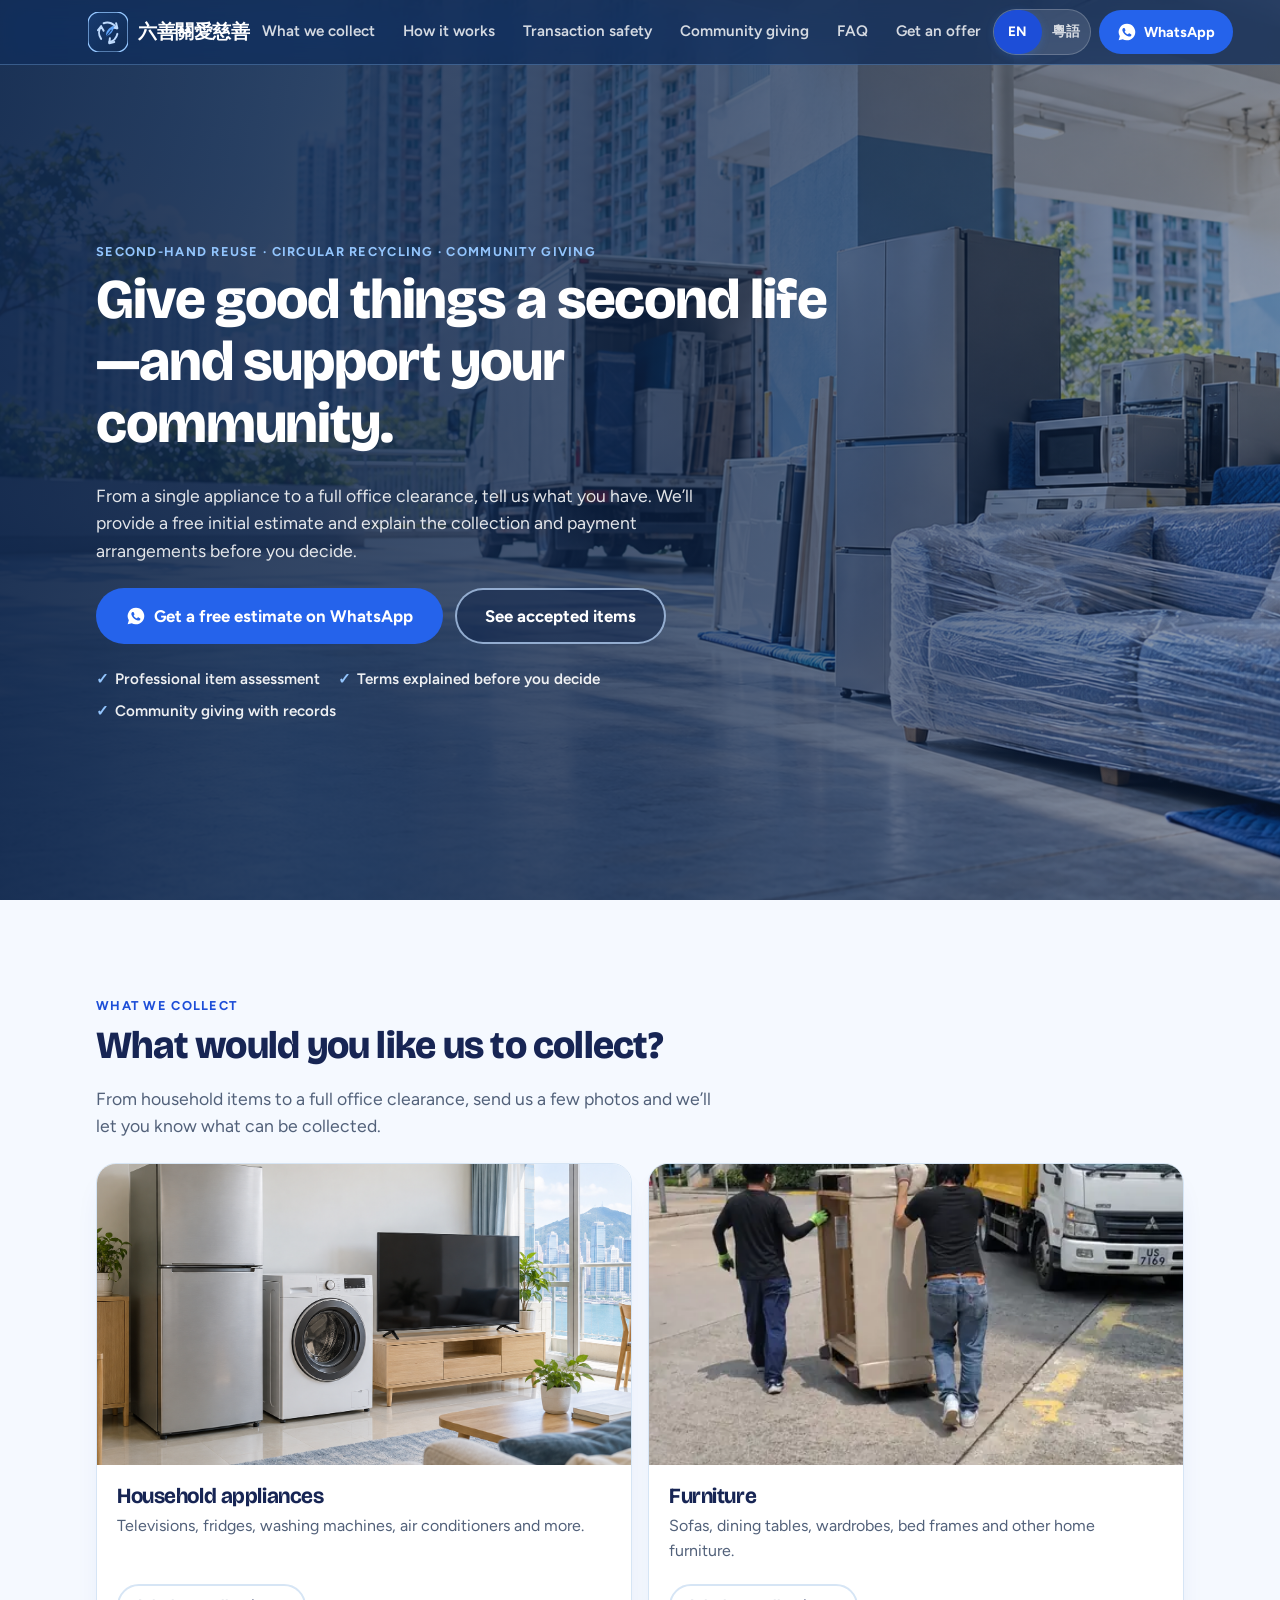
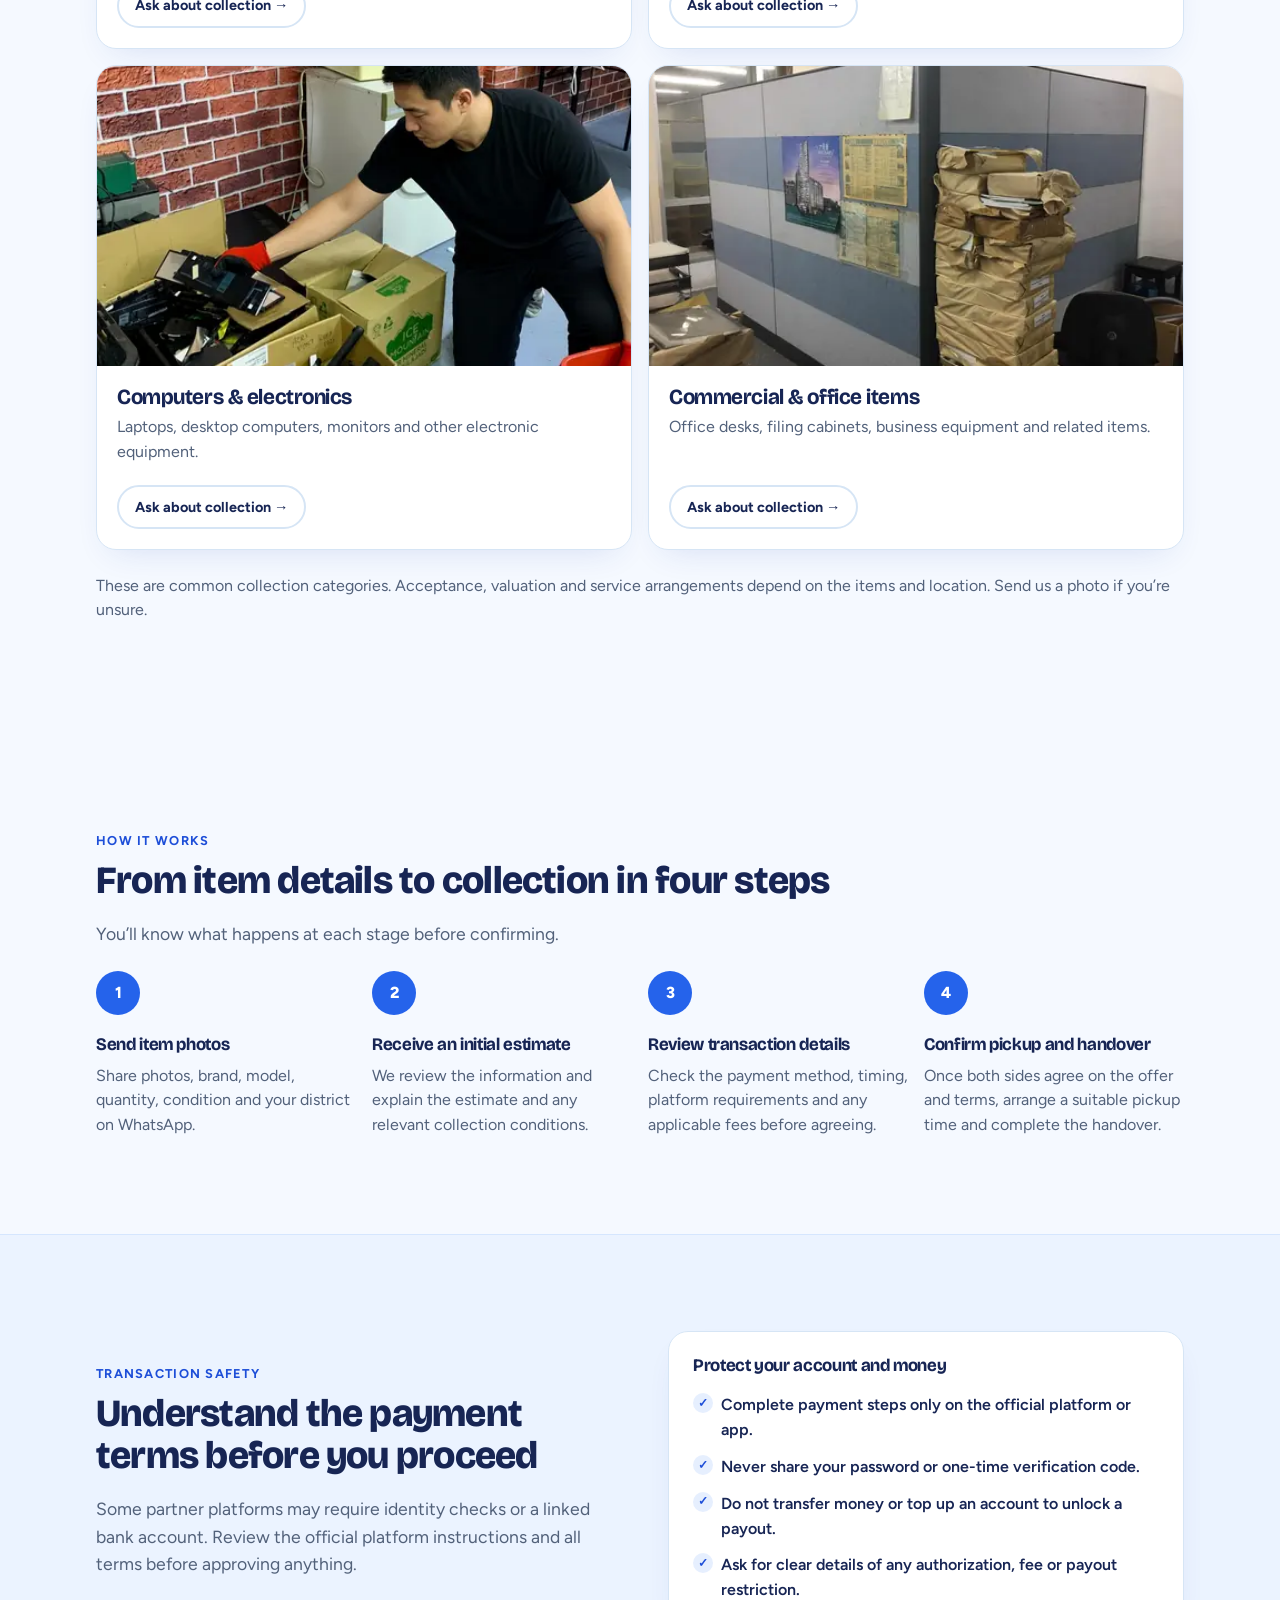
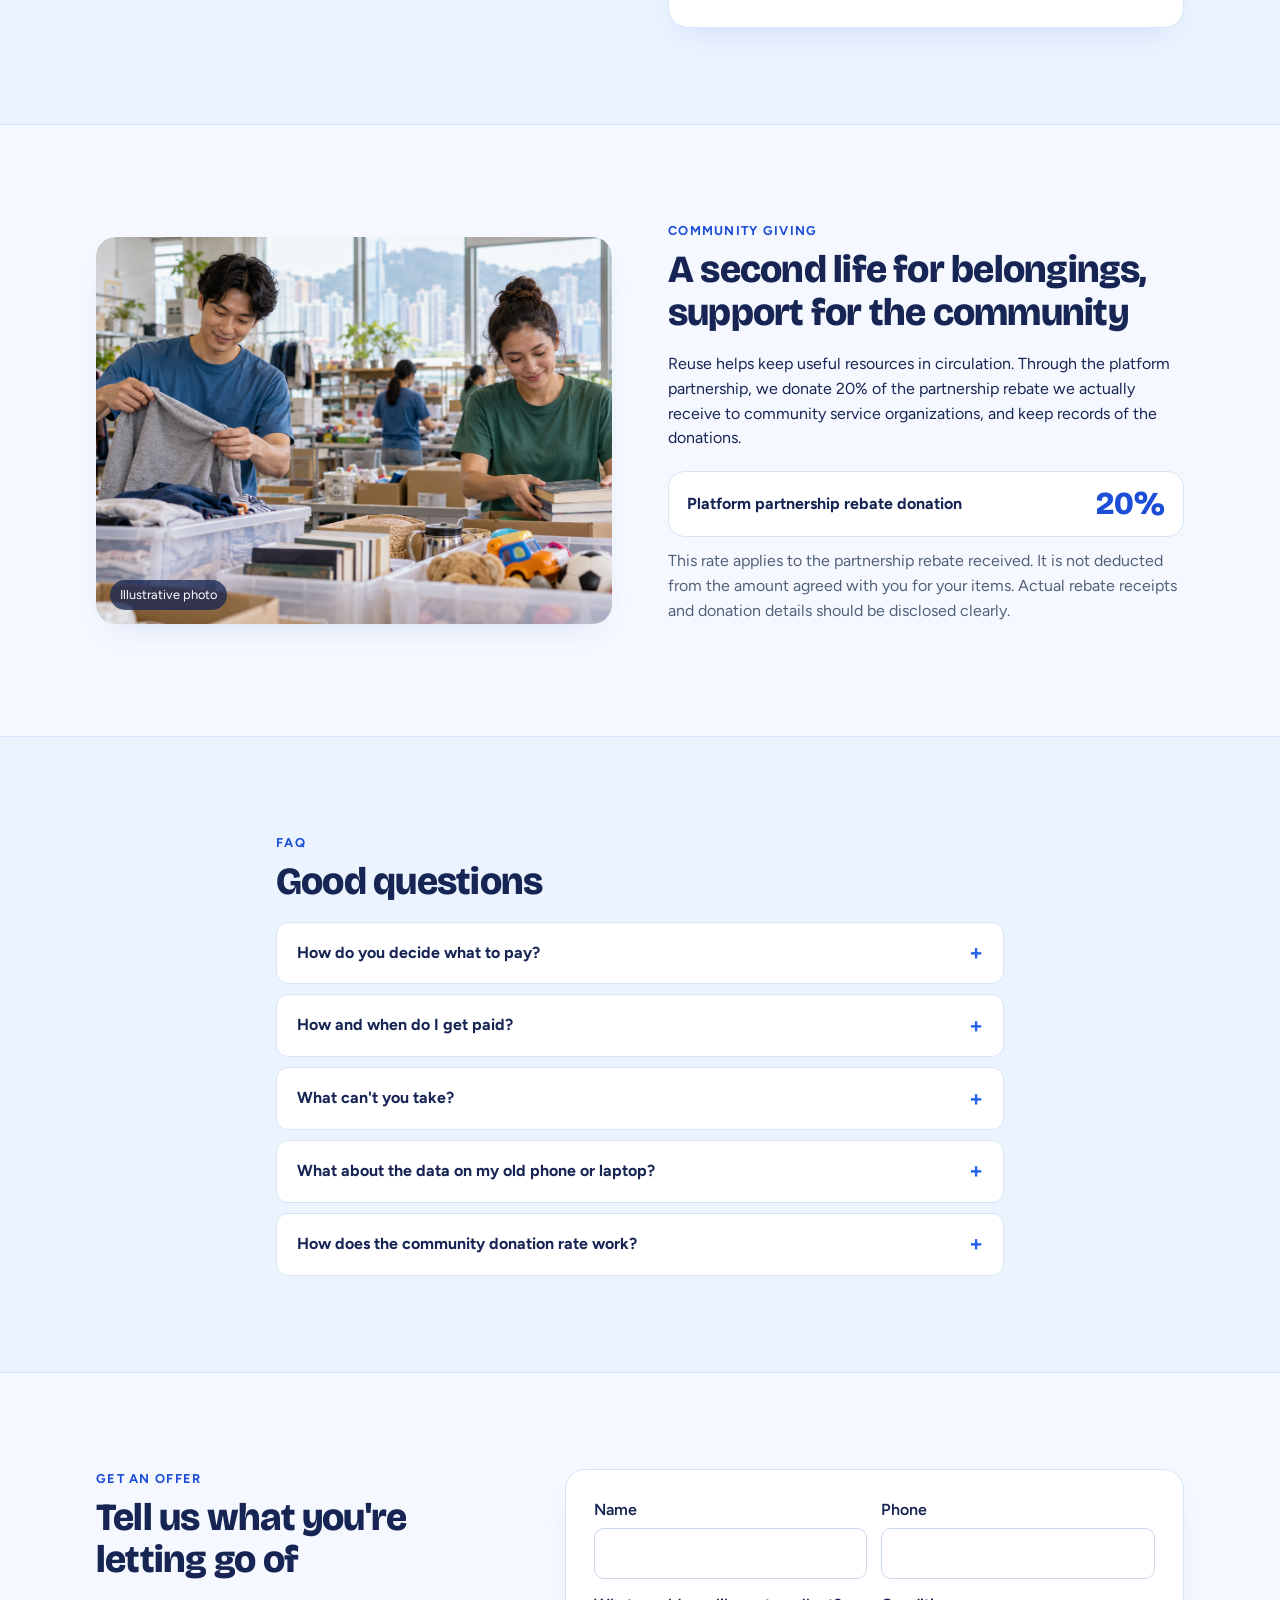
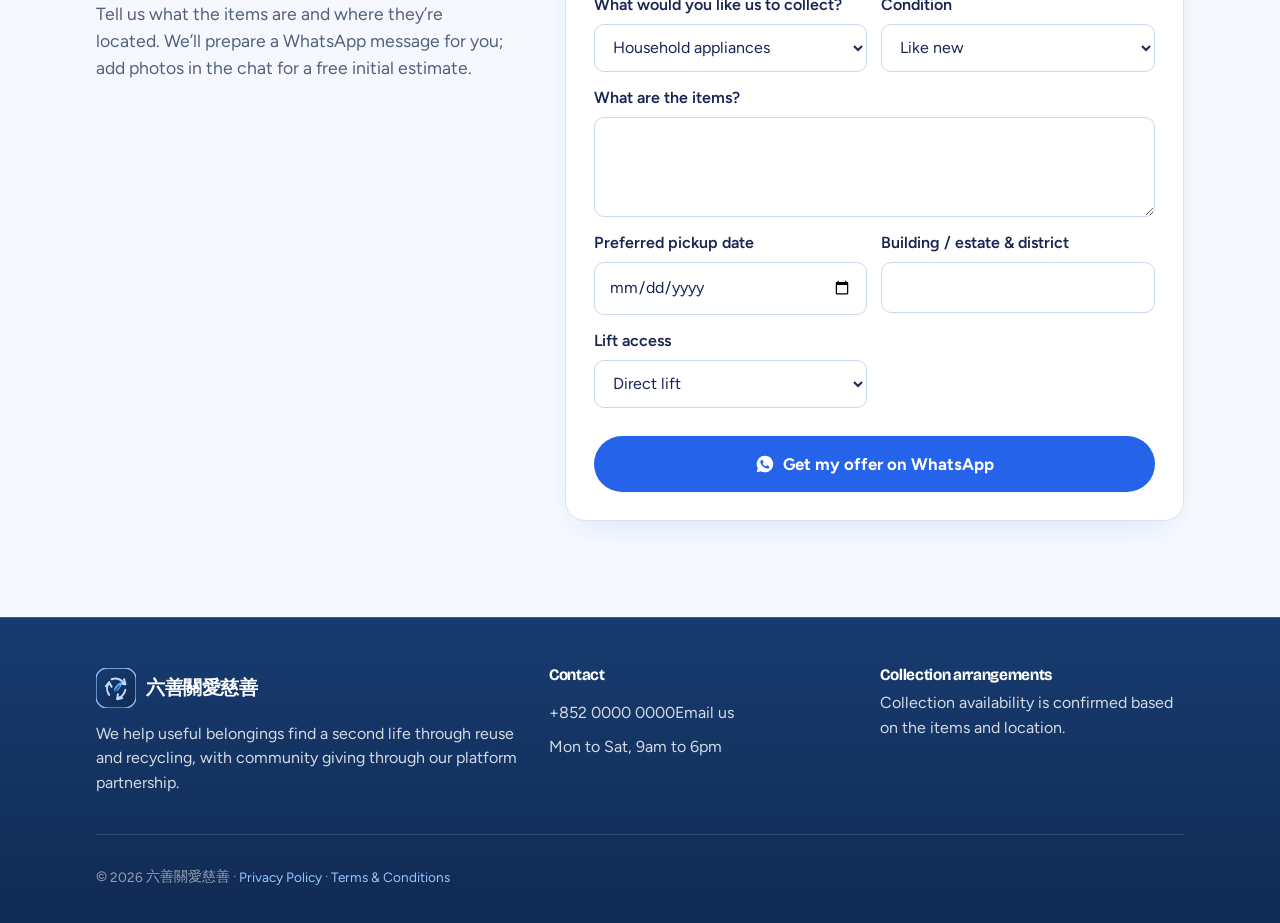
==== index.html @ b9a679e8 "Add files via upload" ====
<!doctype html>
<html lang="en">
<head>
  <meta charset="utf-8">
  <meta name="viewport" content="width=device-width, initial-scale=1">
  <meta name="theme-color" content="#173B70">
  <meta name="description" content="Hong Kong second-hand recycling for household appliances, furniture, electronics and office items, with clear transaction terms and community giving.">
  <title data-en="六善關愛慈善 | Second-hand Recycling in Hong Kong" data-zh="六善關愛慈善 | 香港二手回收服務">六善關愛慈善 | Second-hand Recycling in Hong Kong</title>
  <link rel="icon" href="assets/brand/liushan-care-mark.svg" type="image/svg+xml">
  <link rel="stylesheet" href="styles.css">
</head>
<body>
  <a class="skip" href="#main" data-en="Skip to content" data-zh="跳到主要內容">Skip to content</a>

  <header class="header" id="top">
    <div class="wrap header__inner">
      <a class="brand" href="#top" aria-label="六善關愛慈善 home">
        <img src="assets/brand/liushan-care-mark.svg" width="40" height="40" alt="">
        <span class="brand__name">六善關愛慈善</span>
      </a>

      <button class="menu" id="menuButton" type="button" aria-label="Open menu" aria-expanded="false" aria-controls="nav">
        <span></span>
      </button>

      <nav class="nav" id="nav" aria-label="Main">
        <a href="#buy" data-en="What we collect" data-zh="可回收物品">What we collect</a>
        <a href="#how" data-en="How it works" data-zh="回收流程">How it works</a>
        <a href="#safety" data-en="Transaction safety" data-zh="交易安全">Transaction safety</a>
        <a href="#community" data-en="Community giving" data-zh="公益回饋">Community giving</a>
        <a href="#faq" data-en="FAQ" data-zh="常見問題">FAQ</a>
        <a href="#quote" data-en="Get an offer" data-zh="查詢報價">Get an offer</a>
      </nav>

      <div class="header__actions">
        <div class="lang" role="group" aria-label="Language / 粵語">
          <button type="button" data-language="en" aria-pressed="true">EN</button>
          <button type="button" data-language="zh" aria-pressed="false">粵語</button>
        </div>
        <a class="btn btn--wa btn--sm" data-wa-link href="https://wa.me/85200000000" target="_blank" rel="noopener" data-en="WhatsApp" data-zh="WhatsApp">WhatsApp</a>
      </div>
    </div>
  </header>

  <main id="main">
    <section class="hero" aria-labelledby="hero-title">
      <img class="hero__bg" src="assets/backgrounds/recycling-collection-hero.png" alt="" aria-hidden="true">
      <div class="wrap hero__inner hero__inner--single">
        <div class="hero__copy">
          <p class="eyebrow" data-en="Second-hand reuse · Circular recycling · Community giving" data-zh="專業二手回收 · 環保循環 · 公益回饋">Second-hand reuse · Circular recycling · Community giving</p>
          <h1 id="hero-title" data-en="Give good things a second life—and support your community." data-zh="讓舊物延續價值，讓善意傳遞社區。">Give good things a second life—and support your community.</h1>
          <p class="lead" data-en="From a single appliance to a full office clearance, tell us what you have. We’ll provide a free initial estimate and explain the collection and payment arrangements before you decide." data-zh="無論係一件舊家電，定係一批辦公室傢俬，都歡迎搵我哋查詢。我哋會免費提供初步估價，並喺你決定前講清楚回收安排同收款方式。">From a single appliance to a full office clearance, tell us what you have. We’ll provide a free initial estimate and explain the collection and payment arrangements before you decide.</p>
          <div class="hero__ctas">
            <a class="btn btn--wa btn--lg" data-wa-link href="https://wa.me/85200000000?text=Hi%20%E5%85%AD%E5%96%84%E9%97%9C%E6%84%9B%E6%85%88%E5%96%84%2C%20I%20have%20some%20things%20I%27d%20like%20an%20offer%20for." target="_blank" rel="noopener" data-en="Get a free estimate on WhatsApp" data-zh="WhatsApp 免費初步估價">Get a free estimate on WhatsApp</a>
            <a class="btn btn--ghost btn--lg" href="#buy" data-en="See accepted items" data-zh="睇吓我哋收啲咩">See accepted items</a>
          </div>
          <ul class="trust" aria-label="Our service benefits">
            <li data-en="Professional item assessment" data-zh="專人評估">Professional item assessment</li>
            <li data-en="Terms explained before you decide" data-zh="決定前講清楚條款">Terms explained before you decide</li>
            <li data-en="Community giving with records" data-zh="公益回饋有記錄">Community giving with records</li>
          </ul>
        </div>
      </div>
    </section>

    <section class="section" id="buy" aria-labelledby="buy-title">
      <div class="wrap">
        <p class="eyebrow" data-en="What we collect" data-zh="回收類別">What we collect</p>
        <h2 id="buy-title" data-en="What would you like us to collect?" data-zh="有咩物品想搵我哋回收？">What would you like us to collect?</h2>
        <p class="lead" data-en="From household items to a full office clearance, send us a few photos and we’ll let you know what can be collected." data-zh="由家居用品到成間辦公室清場都可以查詢。影幾張相畀我哋，我哋會同你確認回收安排。">From household items to a full office clearance, send us a few photos and we’ll let you know what can be collected.</p>

        <div class="svc-grid svc-grid--2x2">
          <article class="svc svc--photo">
            <img src="assets/categories/home-appliances.png" alt="家居雪櫃、洗衣機及電視" loading="lazy">
            <div class="svc__body">
              <h3 data-en="Household appliances" data-zh="家用電器">Household appliances</h3>
              <p class="muted" data-en="Televisions, fridges, washing machines, air conditioners and more." data-zh="電視、雪櫃、洗衣機、冷氣機等家電。">Televisions, fridges, washing machines, air conditioners and more.</p>
              <a class="btn btn--ghost btn--sm" data-wa-link href="https://wa.me/85200000000?text=Hi%20%E5%85%AD%E5%96%84%E9%97%9C%E6%84%9B%E6%85%88%E5%96%84%2C%20I%27d%20like%20to%20ask%20about%20recycling%20household%20appliances." target="_blank" rel="noopener" data-en="Ask about collection →" data-zh="查詢回收安排 →">Ask about collection →</a>
            </div>
          </article>

          <article class="svc svc--photo">
            <img src="assets/jobs/sofa-removal-480.webp" alt="安排回收的家居傢俬" loading="lazy">
            <div class="svc__body">
              <h3 data-en="Furniture" data-zh="傢俬傢俱">Furniture</h3>
              <p class="muted" data-en="Sofas, dining tables, wardrobes, bed frames and other home furniture." data-zh="梳化、餐枱、衣櫃、床架等家居傢俬。">Sofas, dining tables, wardrobes, bed frames and other home furniture.</p>
              <a class="btn btn--ghost btn--sm" data-wa-link href="https://wa.me/85200000000?text=Hi%20%E5%85%AD%E5%96%84%E9%97%9C%E6%84%9B%E6%85%88%E5%96%84%2C%20I%27d%20like%20to%20ask%20about%20recycling%20furniture." target="_blank" rel="noopener" data-en="Ask about collection →" data-zh="查詢回收安排 →">Ask about collection →</a>
            </div>
          </article>

          <article class="svc svc--photo">
            <img src="assets/jobs/e-waste-sorting-480.webp" alt="整理分類中的電子產品" loading="lazy">
            <div class="svc__body">
              <h3 data-en="Computers & electronics" data-zh="電腦及電子產品">Computers &amp; electronics</h3>
              <p class="muted" data-en="Laptops, desktop computers, monitors and other electronic equipment." data-zh="手提電腦、桌上電腦、顯示器及其他電子設備。">Laptops, desktop computers, monitors and other electronic equipment.</p>
              <a class="btn btn--ghost btn--sm" data-wa-link href="https://wa.me/85200000000?text=Hi%20%E5%85%AD%E5%96%84%E9%97%9C%E6%84%9B%E6%85%88%E5%96%84%2C%20I%27d%20like%20to%20ask%20about%20recycling%20computers%20or%20electronics." target="_blank" rel="noopener" data-en="Ask about collection →" data-zh="查詢回收安排 →">Ask about collection →</a>
            </div>
          </article>

          <article class="svc svc--photo">
            <img src="assets/jobs/office-clearance-480.webp" alt="辦公室傢俬和文件用品" loading="lazy">
            <div class="svc__body">
              <h3 data-en="Commercial & office items" data-zh="商用及辦公室物品">Commercial &amp; office items</h3>
              <p class="muted" data-en="Office desks, filing cabinets, business equipment and related items." data-zh="辦公枱、文件櫃、商業設備及相關物品。">Office desks, filing cabinets, business equipment and related items.</p>
              <a class="btn btn--ghost btn--sm" data-wa-link href="https://wa.me/85200000000?text=Hi%20%E5%85%AD%E5%96%84%E9%97%9C%E6%84%9B%E6%85%88%E5%96%84%2C%20I%27d%20like%20to%20ask%20about%20an%20office%20clearance." target="_blank" rel="noopener" data-en="Ask about collection →" data-zh="查詢回收安排 →">Ask about collection →</a>
            </div>
          </article>
        </div>
        <p class="note muted" data-en="These are common collection categories. Acceptance, valuation and service arrangements depend on the items and location. Send us a photo if you’re unsure." data-zh="以上係常見回收類別，實際收唔收、估價同服務安排會按物品同地點確認。唔肯定收唔收，可以影相問我哋。">These are common collection categories. Acceptance, valuation and service arrangements depend on the items and location. Send us a photo if you’re unsure.</p>
      </div>
    </section>

    <section class="section" id="how" aria-labelledby="how-title">
      <div class="wrap">
        <p class="eyebrow" data-en="How it works" data-zh="回收流程">How it works</p>
        <h2 id="how-title" data-en="From item details to collection in four steps" data-zh="由提供資料到上門交收，只需四個步驟">From item details to collection in four steps</h2>
        <p class="lead" data-en="You’ll know what happens at each stage before confirming." data-zh="每一步都會先同你講清楚，確認後先安排交收。">You’ll know what happens at each stage before confirming.</p>
        <ol class="steps">
          <li><h3 data-en="Send item photos" data-zh="傳送物品相片">Send item photos</h3><p data-en="Share photos, brand, model, quantity, condition and your district on WhatsApp." data-zh="透過 WhatsApp 提供物品相片、品牌、型號、數量、狀況同地區。">Share photos, brand, model, quantity, condition and your district on WhatsApp.</p></li>
          <li><h3 data-en="Receive an initial estimate" data-zh="取得初步報價">Receive an initial estimate</h3><p data-en="We review the information and explain the estimate and any relevant collection conditions." data-zh="我哋會按你提供嘅資料評估，再講清楚初步報價同相關回收條件。">We review the information and explain the estimate and any relevant collection conditions.</p></li>
          <li><h3 data-en="Review transaction details" data-zh="了解交易及付款安排">Review transaction details</h3><p data-en="Check the payment method, timing, platform requirements and any applicable fees before agreeing." data-zh="確認報價前，先了解收款方式、時間、平台要求同適用費用。">Check the payment method, timing, platform requirements and any applicable fees before agreeing.</p></li>
          <li><h3 data-en="Confirm pickup and handover" data-zh="確認上門交收">Confirm pickup and handover</h3><p data-en="Once both sides agree on the offer and terms, arrange a suitable pickup time and complete the handover." data-zh="雙方確認報價同條款後，再安排合適上門時間並完成交收。">Once both sides agree on the offer and terms, arrange a suitable pickup time and complete the handover.</p></li>
        </ol>
      </div>
    </section>

    <section class="section section--tint" id="safety" aria-labelledby="safety-title">
      <div class="wrap safety">
        <div>
          <p class="eyebrow" data-en="Transaction safety" data-zh="交易安全">Transaction safety</p>
          <h2 id="safety-title" data-en="Understand the payment terms before you proceed" data-zh="了解清楚收款安排，先至決定交易">Understand the payment terms before you proceed</h2>
          <p class="lead" data-en="Some partner platforms may require identity checks or a linked bank account. Review the official platform instructions and all terms before approving anything." data-zh="部分合作平台可能要求身份認證或綁定銀行戶口。進行任何操作前，請先查閱平台官方指引同完整條款。">Some partner platforms may require identity checks or a linked bank account. Review the official platform instructions and all terms before approving anything.</p>
        </div>
        <div class="safety__card">
          <h3 data-en="Protect your account and money" data-zh="保障帳戶同款項安全">Protect your account and money</h3>
          <ul class="ticks">
            <li data-en="Complete payment steps only on the official platform or app." data-zh="只喺官方網站或應用程式完成收款程序。">Complete payment steps only on the official platform or app.</li>
            <li data-en="Never share your password or one-time verification code." data-zh="切勿提供密碼或一次性驗證碼。">Never share your password or one-time verification code.</li>
            <li data-en="Do not transfer money or top up an account to unlock a payout." data-zh="唔好為咗解鎖收款而預先轉帳或充值。">Do not transfer money or top up an account to unlock a payout.</li>
            <li data-en="Ask for clear details of any authorization, fee or payout restriction." data-zh="如涉及授權、手續費或放款限制，先問清楚具體資料。">Ask for clear details of any authorization, fee or payout restriction.</li>
          </ul>
        </div>
      </div>
    </section>

    <section class="section" id="community" aria-labelledby="community-title">
      <div class="wrap community">
        <div class="community__image">
          <img src="assets/community/donation-sorting.png" alt="義工整理分類可再使用的衣物、書本和玩具（示意照片）" loading="lazy">
          <span data-en="Illustrative photo" data-zh="示意照片">Illustrative photo</span>
        </div>
        <div class="community__copy">
          <p class="eyebrow" data-en="Community giving" data-zh="公益回饋">Community giving</p>
          <h2 id="community-title" data-en="A second life for belongings, support for the community" data-zh="舊物重獲新用途，為社區出一分力">A second life for belongings, support for the community</h2>
          <p data-en="Reuse helps keep useful resources in circulation. Through the platform partnership, we donate 20% of the partnership rebate we actually receive to community service organizations, and keep records of the donations." data-zh="物品重用可以令有用資源繼續流轉。我哋會將實際收到嘅平台合作回扣 20% 捐予社區服務機構，並保留捐贈紀錄。">Reuse helps keep useful resources in circulation. Through the platform partnership, we donate 20% of the partnership rebate we actually receive to community service organizations, and keep records of the donations.</p>
          <div class="community__rate"><span data-en="Platform partnership rebate donation" data-zh="平台合作回扣捐贈比例">Platform partnership rebate donation</span><strong>20%</strong></div>
          <p class="muted" data-en="This rate applies to the partnership rebate received. It is not deducted from the amount agreed with you for your items. Actual rebate receipts and donation details should be disclosed clearly." data-zh="呢個比例係按實際收到嘅平台合作回扣計算，唔會由同你確認嘅物品回收款扣除。實際回扣及捐贈資料會清楚交代。">This rate applies to the partnership rebate received. It is not deducted from the amount agreed with you for your items. Actual rebate receipts and donation details should be disclosed clearly.</p>
        </div>
      </div>
    </section>

    <section class="section section--tint" id="faq" aria-labelledby="faq-title">
      <div class="wrap wrap--narrow">
        <p class="eyebrow" data-en="FAQ" data-zh="常見問題">FAQ</p>
        <h2 id="faq-title" data-en="Good questions" data-zh="大家想知嘅問題">Good questions</h2>
        <details><summary data-en="How do you decide what to pay?" data-zh="你哋點樣定價？">How do you decide what to pay?</summary><p data-en="We consider the item type, brand, model, age, condition, quantity and current resale or recycling value. Send clear photos and details for a free initial estimate; the final offer and any conditions will be explained before you decide." data-zh="我哋會按物品類別、品牌、型號、年份、狀況、數量同當時二手或回收價值評估。傳清晰相片同資料即可免費查詢初步報價；最終報價同相關條件會喺你決定前講清楚。">We consider the item type, brand, model, age, condition, quantity and current resale or recycling value. Send clear photos and details for a free initial estimate; the final offer and any conditions will be explained before you decide.</p></details>
        <details><summary data-en="How and when do I get paid?" data-zh="幾時同點樣收款？">How and when do I get paid?</summary><p data-en="The payment method and timing depend on the agreed transaction and any partner platform involved. We’ll explain the terms before you confirm." data-zh="收款方式同時間會按雙方確認嘅交易安排，以及有冇涉及合作平台而定。我哋會喺你確認前講清楚條款。">The payment method and timing depend on the agreed transaction and any partner platform involved. We’ll explain the terms before you confirm.</p></details>
        <details><summary data-en="What can't you take?" data-zh="有啲咩唔收？">What can't you take?</summary><p data-en="Hazardous waste such as chemicals, paint and gas cylinders, and anything wet, mouldy or infested. Not sure about something? Send a photo and ask." data-zh="化學品、油漆、氣樽等危險廢物，同埋濕咗、發霉或者有蟲嘅物品都唔收。唔肯定收唔收？影張相問我哋。">Hazardous waste such as chemicals, paint and gas cylinders, and anything wet, mouldy or infested. Not sure about something? Send a photo and ask.</p></details>
        <details><summary data-en="What about the data on my old phone or laptop?" data-zh="舊手機或者手提電腦入面嘅資料點算？">What about the data on my old phone or laptop?</summary><p data-en="Back up your files and remove personal accounts before handover. If possible, reset the device to factory settings. Ask us about any data-handling steps before confirming collection." data-zh="交收前請先備份檔案並登出個人帳戶；如情況許可，請將裝置還原原廠設定。確認回收前，可以先向我哋查詢資料處理安排。">Back up your files and remove personal accounts before handover. If possible, reset the device to factory settings. Ask us about any data-handling steps before confirming collection.</p></details>
        <details><summary data-en="How does the community donation rate work?" data-zh="公益捐贈比例點樣計？">How does the community donation rate work?</summary><p data-en="The stated 20% is based on the platform partnership rebate actually received. It is not a deduction from the amount agreed with you for your items. Actual rebate receipts, donation amounts and records should be explained clearly." data-zh="所講嘅 20% 係按實際收到嘅平台合作回扣計算，唔會由同你確認嘅物品回收款扣除。實際回扣、捐贈金額同紀錄會清楚交代。">The stated 20% is based on the platform partnership rebate actually received. It is not a deduction from the amount agreed with you for your items. Actual rebate receipts, donation amounts and records should be explained clearly.</p></details>
      </div>
    </section>

    <section class="section" id="quote" aria-labelledby="quote-title">
      <div class="wrap quote">
        <div>
          <p class="eyebrow" data-en="Get an offer" data-zh="查詢報價">Get an offer</p>
          <h2 id="quote-title" data-en="Tell us what you're letting go of" data-zh="話我哋知你想放手嘅物品">Tell us what you're letting go of</h2>
          <p class="lead" data-en="Tell us what the items are and where they’re located. We’ll prepare a WhatsApp message for you; add photos in the chat for a free initial estimate." data-zh="話我哋知物品種類同所在地區，我哋會幫你準備好 WhatsApp 訊息。喺對話加埋相片，就可以免費查詢初步報價。">Tell us what the items are and where they’re located. We’ll prepare a WhatsApp message for you; add photos in the chat for a free initial estimate.</p>
        </div>

        <form class="form" id="quoteForm">
          <div class="field"><label for="f-name" data-en="Name" data-zh="姓名">Name</label><input id="f-name" name="name" autocomplete="name" required></div>
          <div class="field"><label for="f-phone" data-en="Phone" data-zh="電話">Phone</label><input id="f-phone" name="phone" type="tel" autocomplete="tel"></div>
          <div class="field"><label for="f-cat" data-en="What would you like us to collect?" data-zh="想查詢回收啲咩物品？">What would you like us to collect?</label><select id="f-cat" name="category"><option data-en="Household appliances" data-zh="家用電器">Household appliances</option><option data-en="Furniture" data-zh="傢俬傢俱">Furniture</option><option data-en="Computers & electronics" data-zh="電腦及電子產品">Computers &amp; electronics</option><option data-en="Commercial & office items" data-zh="商用及辦公室物品">Commercial &amp; office items</option><option data-en="A mix of items" data-zh="混合類別物品">A mix of items</option></select></div>
          <div class="field"><label for="f-cond" data-en="Condition" data-zh="物品狀況">Condition</label><select id="f-cond" name="condition"><option data-en="Like new" data-zh="幾乎全新">Like new</option><option data-en="Used, good condition" data-zh="二手，狀況良好">Used, good condition</option><option data-en="Worn, damaged or not working" data-zh="有磨損、損壞或者唔能夠正常運作">Worn, damaged or not working</option></select></div>
          <div class="field field--full"><label for="f-items" data-en="What are the items?" data-zh="物品詳情">What are the items?</label><textarea id="f-items" name="items" rows="3" required></textarea></div>
          <div class="field"><label for="f-date" data-en="Preferred pickup date" data-zh="希望上門日期">Preferred pickup date</label><input id="f-date" name="date" type="date"></div>
          <div class="field"><label for="f-addr" data-en="Building / estate & district" data-zh="大廈／屋苑同地區">Building / estate &amp; district</label><input id="f-addr" name="address" autocomplete="street-address"></div>
          <div class="field"><label for="f-lift" data-en="Lift access" data-zh="升降機情況">Lift access</label><select id="f-lift" name="lift"><option data-en="Direct lift" data-zh="有直達升降機">Direct lift</option><option data-en="Lift, need to transfer" data-zh="要轉乘升降機">Lift, need to transfer</option><option data-en="No lift (stairs)" data-zh="冇升降機（要行樓梯）">No lift (stairs)</option></select></div>
          <p class="form__error field--full" id="formError" aria-live="polite"></p>
          <button class="btn btn--wa btn--lg field--full" type="submit" data-en="Get my offer on WhatsApp" data-zh="用 WhatsApp 查詢報價">Get my offer on WhatsApp</button>
        </form>
      </div>
    </section>
  </main>

  <footer class="footer">
    <div class="wrap">
      <div class="footer__inner">
        <div>
          <a class="brand brand--light" href="#top"><img src="assets/brand/liushan-care-mark.svg" width="40" height="40" alt=""><span class="brand__name">六善關愛慈善</span></a>
          <p data-en="We help useful belongings find a second life through reuse and recycling, with community giving through our platform partnership." data-zh="我哋透過重用同回收，令有用物品延續價值，並透過平台合作支持社區。">We help useful belongings find a second life through reuse and recycling, with community giving through our platform partnership.</p>
        </div>
        <div><h3 data-en="Contact" data-zh="聯絡我哋">Contact</h3><a data-contact-phone href="tel:+85200000000">+852 0000 0000</a><a href="mailto:hello@dingshenhk.com" data-en="Email us" data-zh="電郵聯絡">Email us</a><p data-en="Mon to Sat, 9am to 6pm" data-zh="星期一至六，朝早 9 點至下午 6 點">Mon to Sat, 9am to 6pm</p></div>
        <div><h3 data-en="Collection arrangements" data-zh="回收安排">Collection arrangements</h3><p data-en="Collection availability is confirmed based on the items and location." data-zh="會按物品種類同所在地區確認回收安排。">Collection availability is confirmed based on the items and location.</p></div>
      </div>
      <div class="footer__legal">© <span id="year"></span> 六善關愛慈善 · <a href="privacy.html" data-en="Privacy Policy" data-zh="私隱政策">Privacy Policy</a> · <a href="terms.html" data-en="Terms & Conditions" data-zh="條款及細則">Terms &amp; Conditions</a></div>
    </div>
  </footer>

  <div class="dock" aria-label="Quick actions">
    <a class="btn btn--ghost" href="#buy" data-en="What we buy" data-zh="回收品類">What we buy</a>
    <a class="btn btn--wa" data-wa-link href="https://wa.me/85200000000?text=Hi%20%E5%85%AD%E5%96%84%E9%97%9C%E6%84%9B%E6%85%88%E5%96%84%2C%20I%20have%20some%20things%20I%27d%20like%20an%20offer%20for." target="_blank" rel="noopener" data-en="Get an offer" data-zh="查詢報價">Get an offer</a>
  </div>
  <script src="site-config.js" defer></script>
  <script src="script.js" defer></script>
</body>
</html>
---- styles.css ----
/* Self-hosted fonts (SIL Open Font License): Bricolage Grotesque for headings, Figtree for text */
@font-face { font-family: "Bricolage Grotesque"; src: url("assets/fonts/bricolage-grotesque-latin.woff2") format("woff2"); font-weight: 700 800; font-style: normal; font-display: swap; }
@font-face { font-family: "Figtree"; src: url("assets/fonts/figtree-latin.woff2") format("woff2"); font-weight: 300 900; font-style: normal; font-display: swap; }

:root {
  --blue: #2563EB;
  --blue-dark: #1D4ED8;
  --wa: #2563EB;
  --wa-dark: #1D4ED8;
  --sky: #93C5FD;
  --ink: #172554;
  --muted: #52617A;
  --line: #D6E5F5;
  --bg: #F5F9FF;
  --tint: rgba(219, 234, 254, .38);
  --glass: rgba(248, 251, 255, .9);
  --radius: 16px;
  --shadow: 0 14px 34px -16px rgba(30, 64, 175, .16);
  --font: "Figtree", -apple-system, BlinkMacSystemFont, "Segoe UI", Roboto, "PingFang HK", "Noto Sans HK", "Microsoft JhengHei", sans-serif;
}

*, *::before, *::after { box-sizing: border-box; }
html { scroll-behavior: smooth; scroll-padding-top: 72px; -webkit-text-size-adjust: 100%; }
body { margin: 0; font-family: var(--font); color: var(--ink); background: var(--bg); line-height: 1.55; -webkit-font-smoothing: antialiased; padding-bottom: 76px; }
/* Subtle white-and-blue backdrop */
body::before { content: ""; position: fixed; inset: 0; z-index: -1; pointer-events: none;
  background:
    url("data:image/svg+xml,%3Csvg xmlns='http://www.w3.org/2000/svg' width='160' height='160' fill='none' stroke='%233B82F6' stroke-opacity='.08' stroke-width='1.4' stroke-linecap='round'%3E%3Cpath d='M30 62c0-22 16-36 38-38-2 22-16 38-38 38zM30 62 58 32'/%3E%3Cpath d='M118 140c-4-20 6-38 26-46 4 20-6 38-26 46zm0 0 18-36'/%3E%3C/svg%3E"),
    radial-gradient(90% 55% at 100% 0%, rgba(59, 130, 246, .10) 0%, transparent 70%),
    radial-gradient(80% 50% at 0% 100%, rgba(59, 130, 246, .055) 0%, transparent 70%),
    linear-gradient(180deg, #FFFFFF 0%, #EEF5FF 100%);
}
img { display: block; max-width: 100%; }
a { color: inherit; }
h1, h2, h3, h4 { font-family: "Bricolage Grotesque", var(--font); line-height: 1.1; margin: 0 0 .5em; letter-spacing: -.02em; }
h1 { font-size: clamp(2rem, 7vw, 3.5rem); font-weight: 800; }
h2 { font-size: clamp(1.6rem, 5vw, 2.4rem); font-weight: 800; }
h3 { font-size: 1.1rem; font-weight: 700; }
p { margin: 0 0 1em; }

.wrap { width: 100%; max-width: 1120px; margin: 0 auto; padding: 0 16px; }
.wrap--narrow { max-width: 760px; }
.skip { position: absolute; left: -999px; }
.skip:focus { left: 16px; top: 16px; z-index: 100; background: #fff; color: var(--ink); padding: 8px 12px; border-radius: 8px; }
.eyebrow { color: var(--blue-dark); font-weight: 700; font-size: .8rem; text-transform: uppercase; letter-spacing: .1em; margin-bottom: .6em; }
.muted { color: var(--muted); }
.lead { font-size: 1.1rem; color: var(--muted); max-width: 36em; }

/* Buttons */
.btn { display: inline-flex; align-items: center; justify-content: center; gap: .5em; min-height: 48px; padding: 0 22px; border-radius: 999px; border: 2px solid transparent; font: inherit; font-weight: 700; text-decoration: none; cursor: pointer; transition: transform .15s ease, background-color .15s ease; -webkit-tap-highlight-color: transparent; }
.btn:active { transform: scale(.97); }
.btn--wa { background: var(--wa); color: #fff; }
.btn--wa::before { content: ""; width: 20px; height: 20px; flex: none; background: currentColor; -webkit-mask: var(--wa-icon) center / contain no-repeat; mask: var(--wa-icon) center / contain no-repeat; }
.btn--wa:hover { background: #1D4ED8; }
.btn--ghost { background: #fff; color: var(--ink); border-color: var(--line); }
.btn--ghost:hover { border-color: var(--ink); }
.btn--lg { min-height: 56px; padding: 0 28px; font-size: 1.05rem; }
.btn--sm { min-height: 44px; padding: 0 16px; font-size: .9rem; }
:root { --wa-icon: url("data:image/svg+xml,%3Csvg xmlns='http://www.w3.org/2000/svg' viewBox='0 0 24 24'%3E%3Cpath d='M12 2a10 10 0 0 0-8.6 15.1L2 22l5-1.3A10 10 0 1 0 12 2zm5.3 14.1c-.2.6-1.3 1.2-1.8 1.3-.5 0-1 .2-3.3-.7-2.8-1.1-4.5-4-4.7-4.2-.1-.2-1.1-1.5-1.1-2.8 0-1.4.7-2 1-2.3.2-.3.5-.3.7-.3h.5c.2 0 .4 0 .6.5l.9 2.1c.1.2.1.4 0 .5l-.3.5-.4.4c-.1.2-.3.3-.1.6.1.3.6 1.1 1.4 1.8 1 .9 1.8 1.1 2 1.3.3.1.4.1.6-.1l.8-1c.2-.3.4-.2.6-.1l2 1c.3.1.5.2.5.3.1.1.1.6-.1 1.2z'/%3E%3C/svg%3E"); }

/* Header */
/* Translucent navy glass; overlaps the hero so the first screen stays cohesive */
.header { position: sticky; top: 0; z-index: 50; color: #fff; background: rgba(18,45,88,.76); backdrop-filter: saturate(140%) blur(14px); -webkit-backdrop-filter: saturate(140%) blur(14px); border-bottom: 1px solid rgba(147,197,253,.3); transition: background-color .25s; }
.header.is-scrolled { background: rgba(18,45,88,.97); }
.header .brand__name { color: #fff; }
.header .brand__name b { color: var(--sky); }
.header__inner { display: flex; align-items: center; justify-content: space-between; height: 64px; gap: 12px; }
.brand { display: inline-flex; align-items: center; gap: 10px; min-height: 44px; text-decoration: none; flex: 0 0 auto; }
.brand__name { font-family: "Bricolage Grotesque", var(--font); font-weight: 800; font-size: 1.2rem; letter-spacing: -.02em; white-space: nowrap; flex: none; }
.brand__name b { color: var(--blue); }
.brand--light .brand__name { color: #fff; }
.brand--light .brand__name b { color: var(--sky); }
.header__actions { display: flex; align-items: center; gap: 8px; }
.header__actions .btn--wa { display: none; }
.lang { display: inline-flex; padding: 0; border-radius: 999px; background: rgba(255,255,255,.12); border: 1px solid rgba(255,255,255,.2); }
.lang button { min-width: 48px; height: 44px; padding: 0 10px; border: 0; border-radius: 999px; background: transparent; font: inherit; font-size: .85rem; font-weight: 700; color: rgba(255,255,255,.8); cursor: pointer; transition: background-color .15s, color .15s; }
.lang button[aria-pressed="true"] { background: var(--blue-dark); color: #fff; box-shadow: 0 2px 8px rgba(59,130,246,.22); }
.menu { width: 44px; height: 44px; border: 0; background: transparent; cursor: pointer; display: grid; place-items: center; }
.menu span, .menu span::before, .menu span::after { display: block; width: 20px; height: 2px; background: #fff; border-radius: 2px; position: relative; transition: transform .2s; }
.menu span::before, .menu span::after { content: ""; position: absolute; left: 0; }
.menu span::before { top: -6px; } .menu span::after { top: 6px; }
.menu[aria-expanded="true"] span { background: transparent; }
.menu[aria-expanded="true"] span::before { transform: translateY(6px) rotate(45deg); }
.menu[aria-expanded="true"] span::after { transform: translateY(-6px) rotate(-45deg); }
.nav { position: fixed; inset: 65px 0 auto 0; background: #16345C; backdrop-filter: blur(14px); -webkit-backdrop-filter: blur(14px); border-bottom: 1px solid rgba(147,197,253,.3); display: flex; flex-direction: column; padding: 8px 16px 16px; transform: translateY(-8px); opacity: 0; visibility: hidden; transition: opacity .2s, transform .2s, visibility .2s; }
.nav.is-open { opacity: 1; transform: none; visibility: visible; }
.nav a { padding: 14px 4px; font-weight: 600; text-decoration: none; color: #fff; border-bottom: 1px solid rgba(255,255,255,.12); }
.nav a:last-child { border-bottom: 0; }

/* Hero */
.hero { position: relative; isolation: isolate; margin-top: -65px; padding: 105px 0 56px; overflow: hidden; color: #fff; background: #16345C; }
.hero__bg { position: absolute; inset: 0; z-index: -2; width: 100%; height: 100%; object-fit: cover; object-position: 50% 30%; }
/* Cool navy wash keeps text readable and ties the photo to the brand */
.hero::before { content: ""; position: absolute; inset: 0; z-index: -1; background: linear-gradient(180deg, rgba(12,35,72,.48) 0%, rgba(12,35,72,.70) 45%, rgba(12,35,72,.9) 100%); }
.hero .eyebrow { color: var(--sky); }
.hero .lead { color: rgba(255,255,255,.88); }
.hero .trust { color: rgba(255,255,255,.92); }
.hero .trust li::before { color: var(--sky); }
.hero .btn--ghost { background: rgba(15,35,73,.54); color: #fff; border-color: rgba(191,219,254,.72); }
.hero .btn--ghost:hover { background: rgba(59,130,246,.24); border-color: var(--sky); }
.hero__inner { display: grid; gap: 40px; }
.hero__inner--single { grid-template-columns: minmax(0, 1fr); }
.hero__inner--single .hero__copy { max-width: 760px; }
.hero__ctas { display: flex; flex-direction: column; gap: 12px; margin: 24px 0; }
.trust { list-style: none; padding: 0; margin: 0; display: flex; flex-wrap: wrap; gap: 8px 18px; color: var(--muted); font-weight: 600; font-size: .95rem; }
.trust li::before { content: "✓"; color: var(--blue); font-weight: 800; margin-right: 6px; }

/* Sections */
.section { padding: 64px 0; }
.section--tint { background: var(--tint); border-block: 1px solid rgba(59,130,246,.12); }

/* Service blocks */
.svc-grid { display: grid; gap: 16px; margin-top: 24px; }
.svc { display: flex; flex-direction: column; background: #fff; border: 1px solid var(--line); border-radius: 20px; overflow: hidden; box-shadow: var(--shadow); }
.svc--photo > img { width: 100%; aspect-ratio: 16 / 9; object-fit: cover; background: #DCEBFF; }
.svc__body { display: flex; flex: 1; flex-direction: column; align-items: flex-start; padding: 20px; }
.svc h3 { font-size: 1.35rem; margin-bottom: .25em; }
.svc .btn { margin-top: auto; }
.svc__body > p { margin-bottom: 20px; }
.ticks { list-style: none; padding: 0; margin: 4px 0 24px; display: grid; gap: 12px; }
.ticks li { position: relative; padding-left: 28px; font-weight: 600; }
.ticks li::before { content: "✓"; position: absolute; left: 0; top: 0; width: 20px; height: 20px; border-radius: 50%; background: rgba(59,130,246,.13); color: var(--blue-dark); font-size: .75rem; font-weight: 800; display: grid; place-items: center; }

/* Chips */
.chip { display: inline-flex; align-items: center; padding: 10px 16px; border-radius: 999px; background: #fff; border: 1px solid var(--line); font-weight: 600; }
.chip--sm { padding: 6px 12px; font-size: .85rem; }

/* Steps */
.steps { list-style: none; padding: 0; margin: 24px 0 0; display: grid; gap: 16px; counter-reset: s; }
.steps li { counter-increment: s; position: relative; padding: 4px 0 4px 60px; min-height: 48px; }
.steps li::before { content: counter(s); position: absolute; left: 0; top: 0; width: 44px; height: 44px; border-radius: 50%; background: var(--blue); color: #fff; font-weight: 800; display: grid; place-items: center; }
.steps p { color: var(--muted); margin: 0; }

/* Clear service terms and community giving */
.safety { display: grid; gap: 28px; align-items: start; }
.safety__card { background: #fff; border: 1px solid var(--line); border-radius: 20px; padding: 24px; box-shadow: var(--shadow); }
.safety__card h3 { margin-bottom: 18px; }
.safety__card .ticks { margin: 0; }
.community { display: grid; gap: 28px; align-items: center; }
.community__image { position: relative; overflow: hidden; border-radius: 20px; background: #DCEBFF; box-shadow: var(--shadow); }
.community__image img { width: 100%; aspect-ratio: 4 / 3; object-fit: cover; }
.community__image span { position: absolute; left: 14px; bottom: 14px; padding: 5px 10px; border-radius: 999px; color: #fff; background: rgba(23,37,84,.76); font-size: .8rem; }
.community__copy > p:not(.eyebrow) { max-width: 42em; }
.community__rate { display: flex; align-items: center; justify-content: space-between; gap: 16px; margin: 20px 0 12px; padding: 16px 18px; border: 1px solid var(--line); border-radius: 16px; background: #fff; }
.community__rate span { font-weight: 700; }
.community__rate strong { color: var(--blue-dark); font: 800 2rem/1 "Bricolage Grotesque", var(--font); }
.footer__legal a { color: var(--sky); text-decoration: underline; text-underline-offset: 2px; }

/* FAQ */
details { background: #fff; border-radius: 12px; margin-top: 10px; border: 1px solid var(--line); }
summary { padding: 18px 48px 18px 20px; font-weight: 700; cursor: pointer; list-style: none; position: relative; }
summary::-webkit-details-marker { display: none; }
summary::after { content: "+"; position: absolute; right: 20px; top: 50%; transform: translateY(-50%); font-size: 1.4rem; color: var(--blue); transition: transform .2s; }
details[open] summary::after { transform: translateY(-50%) rotate(45deg); }
details p { padding: 0 20px 18px; margin: 0; color: var(--muted); }

/* Form */
.quote { display: grid; gap: 24px; }
.form { display: grid; gap: 14px; background: #fff; border: 1px solid var(--line); border-radius: 20px; padding: 20px; box-shadow: var(--shadow); }
.field { display: flex; flex-direction: column; gap: 6px; }
.field label { font-weight: 600; font-size: 1rem; }
input, select, textarea { font: inherit; font-size: 16px; /* prevents iOS zoom */ padding: 12px 14px; border: 1px solid #C9D8EA; border-radius: 10px; background: #fff; color: var(--ink); width: 100%; min-height: 48px; }
input:focus, select:focus, textarea:focus { outline: 0; border-color: var(--blue); box-shadow: 0 0 0 3px rgba(59,130,246,.2); }
.is-invalid { border-color: #DC2626; }
.form__error, .field__error { color: #B91C1C; margin: 0; font-weight: 600; font-size: .95rem; }
.field__error:empty { display: none; }
:focus-visible { outline: 3px solid rgba(59,130,246,.6); outline-offset: 2px; }

/* Footer */
.footer { background: linear-gradient(180deg, #173B70 0%, #102B53 100%); color: rgba(255,255,255,.82); padding: 48px 0 24px; border-top: 1px solid rgba(147,197,253,.3); }
.footer__inner { display: grid; gap: 28px; }
.footer h3 { color: #fff; font-size: 1rem; }
.footer p { margin: 0 0 .4em; }
.footer a { text-decoration: none; display: inline-flex; align-items: center; min-height: 44px; }
.footer a:hover { color: #fff; }
.footer .brand { margin-bottom: 12px; }
.footer__legal { border-top: 1px solid rgba(255,255,255,.12); margin-top: 32px; padding-top: 20px; font-size: .85rem; color: rgba(255,255,255,.55); }

/* Mobile dock */
.dock { position: fixed; left: 0; right: 0; bottom: 0; z-index: 40; display: grid; grid-template-columns: 1fr 2fr; gap: 8px; padding: 10px 16px calc(10px + env(safe-area-inset-bottom)); background: rgba(18,45,88,.96); backdrop-filter: blur(10px); -webkit-backdrop-filter: blur(10px); border-top: 1px solid rgba(147,197,253,.3); }
.dock .btn--ghost { background: rgba(255,255,255,.08); color: #fff; border-color: rgba(191,219,254,.65); }

/* Tablet+ */
@media (min-width: 640px) {
  .hero__ctas { flex-direction: row; }
  .steps { grid-template-columns: repeat(2, 1fr); }
  .form { grid-template-columns: 1fr 1fr; padding: 28px; }
  .field--full { grid-column: 1 / -1; }
  .footer__inner { grid-template-columns: 1.4fr 1fr 1fr; }
  .svc-grid.svc-grid--2x2 { grid-template-columns: repeat(2, minmax(0, 1fr)); }
}

/* Desktop */
@media (min-width: 960px) {
  body { padding-bottom: 0; }
  .dock { display: none; }
  .header__actions .btn--wa { display: inline-flex; }
  /* Fill the whole first screen on laptops (the header floats over the hero) */
  .hero { display: flex; align-items: center; min-height: 100vh; min-height: 100svh; padding: 129px 0 64px; }
  .hero__inner { width: 100%; }
  .hero::before { background: linear-gradient(90deg, rgba(12,35,72,.92) 0%, rgba(12,35,72,.74) 50%, rgba(12,35,72,.42) 100%); }
  .hero__inner:not(.hero__inner--single) { grid-template-columns: 1.15fr .85fr; align-items: center; }
  .section { padding: 96px 0; }
  .svc-grid { grid-template-columns: repeat(2, minmax(0, 1fr)); }
  .steps { grid-template-columns: repeat(4, minmax(0, 1fr)); }
  .steps li { padding: 64px 0 0; }
  .quote { grid-template-columns: .8fr 1.2fr; align-items: start; gap: 56px; }
  .safety { grid-template-columns: 1fr 1fr; gap: 56px; align-items: center; }
  .community { grid-template-columns: 1fr 1fr; gap: 56px; }
  .hero__bg { object-position: 50% 45%; }
}

@media (prefers-reduced-motion: reduce) {
  html { scroll-behavior: auto; }
  *, *::before, *::after { animation: none !important; transition: none !important; }
}

/* Legal and 404 pages */
.subpage { padding-bottom: 0; }
.subpage .header .btn--wa { display: inline-flex; }
.subpage main { min-height: 60vh; }
.prose h1 { font-size: clamp(2rem, 6vw, 3rem); }
.prose h2 { font-size: 1.35rem; margin-top: 2em; }
.prose p, .prose li { font-size: 1.0625rem; }
.prose ul { padding-left: 1.25em; }
.prose li { margin-bottom: .4em; }
.prose a:not(.btn) { color: var(--blue-dark); }
.actions-404 { display: flex; flex-wrap: wrap; gap: 12px; margin-top: 28px; }
.note { margin-top: 24px; font-size: 1rem; }

/* Full inline menu only where it fits on one line */
@media (min-width: 1200px) {
  .header__inner { padding-left: 8px; }
  .nav { gap: 20px; }
  .menu { display: none; }
  .nav { position: static; flex-direction: row; gap: 28px; padding: 0; background: none; -webkit-backdrop-filter: none; backdrop-filter: none; border: 0; opacity: 1; visibility: visible; transform: none; }
  .nav a { padding: 0; border: 0; font-size: .95rem; color: rgba(255,255,255,.82); white-space: nowrap; min-height: 44px; display: inline-flex; align-items: center; }
  .nav a:hover { color: #fff; }
}
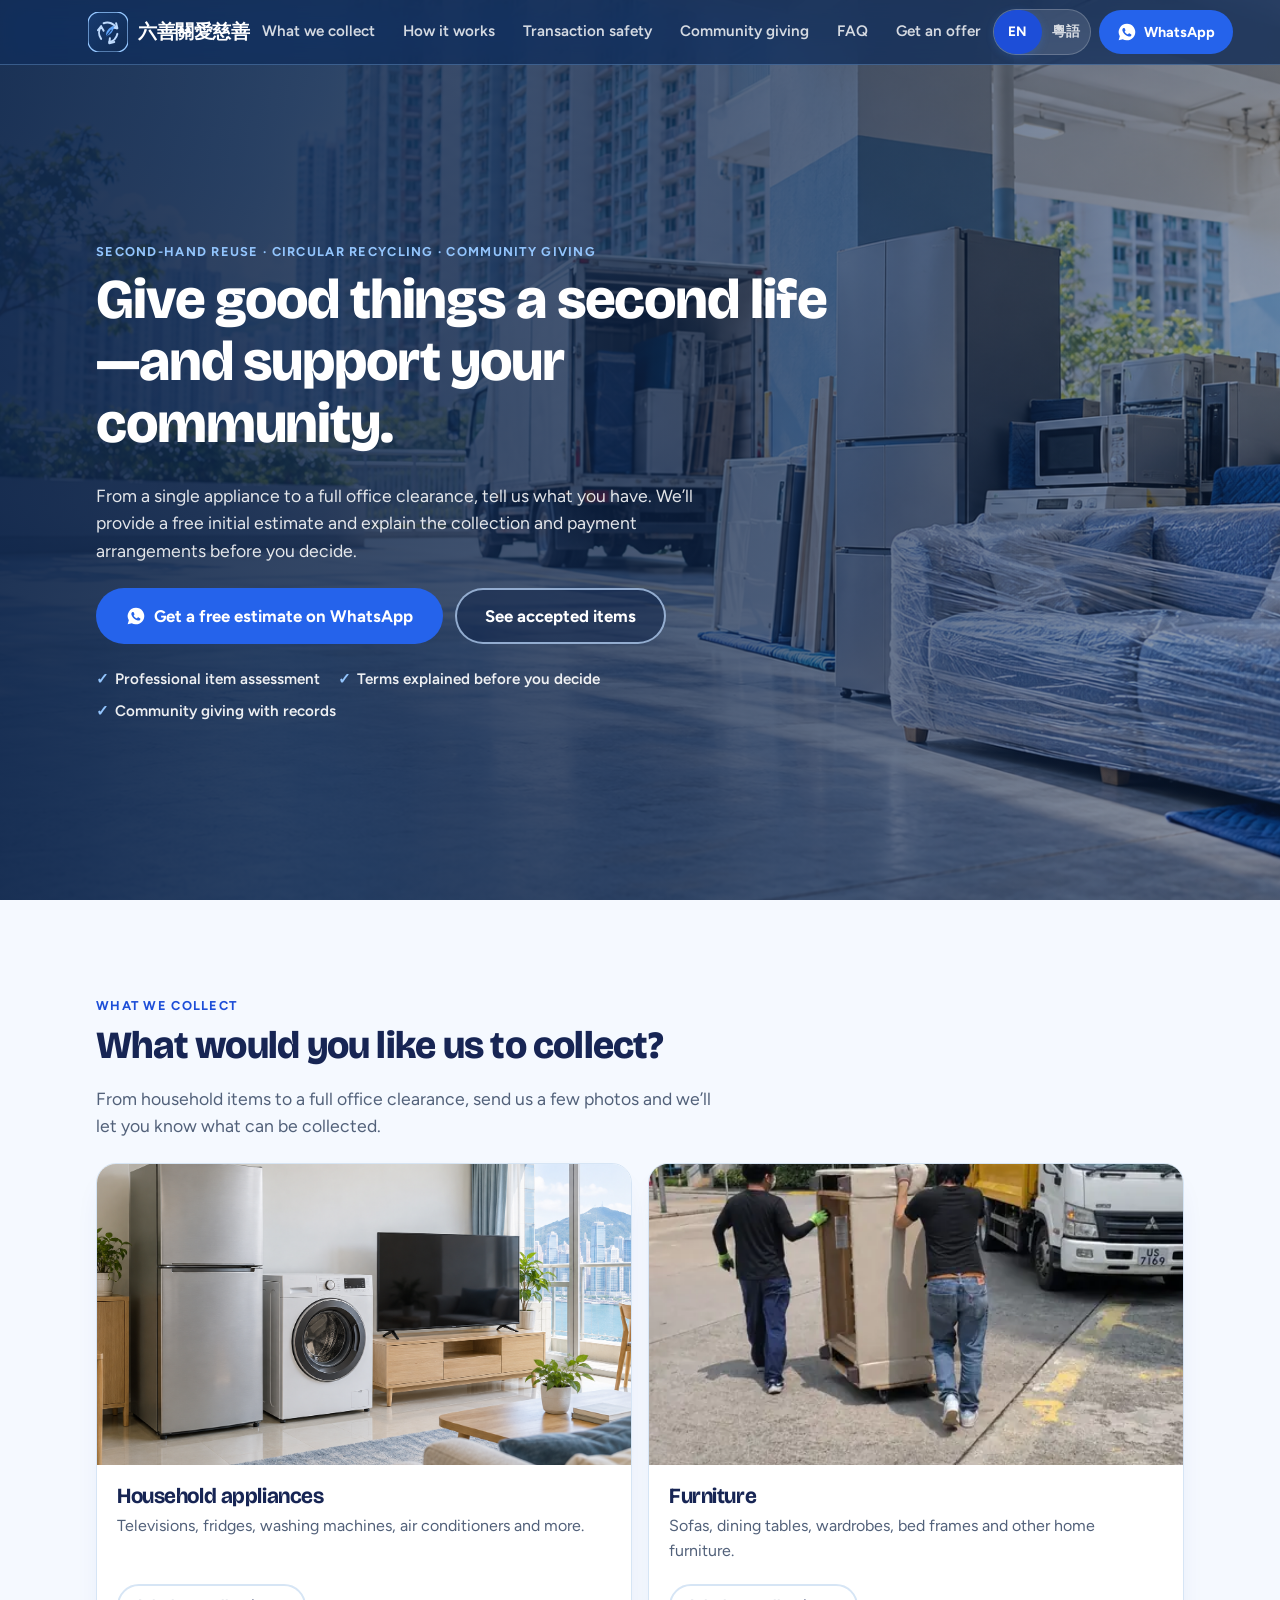
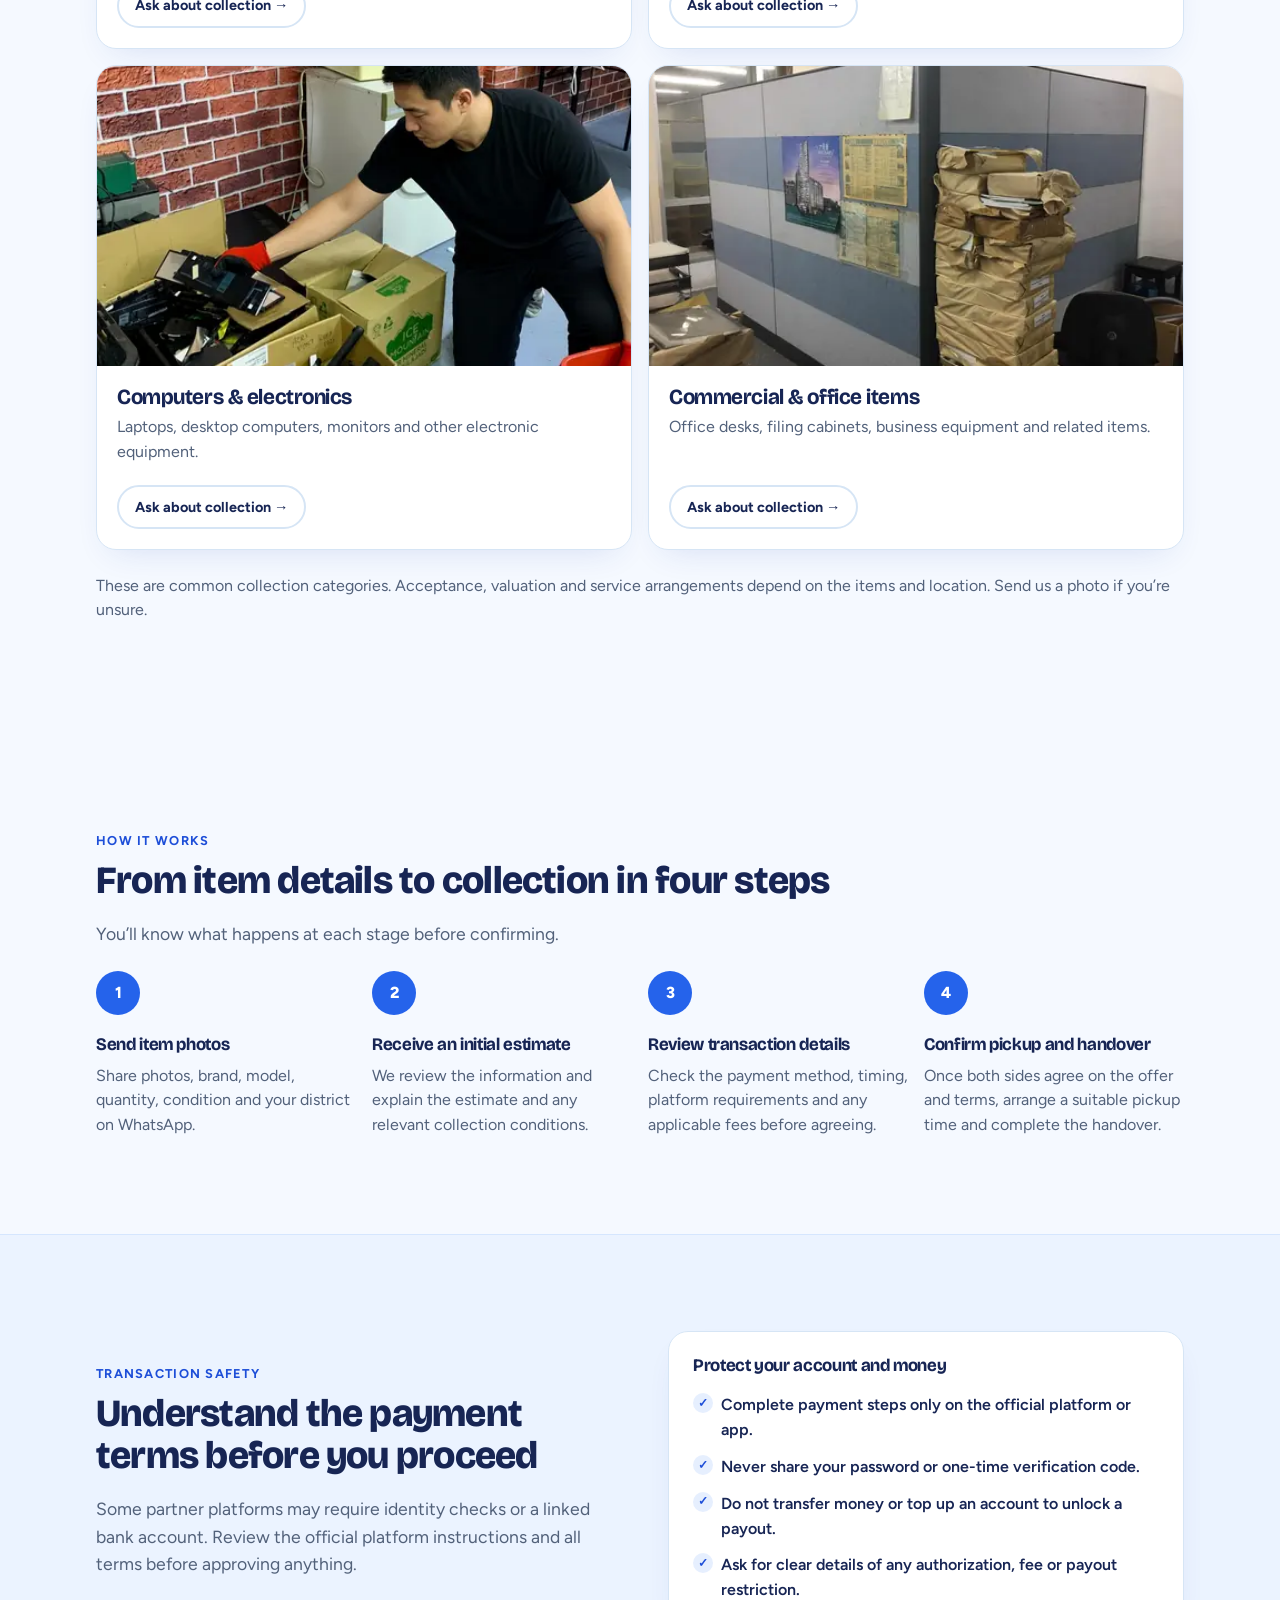
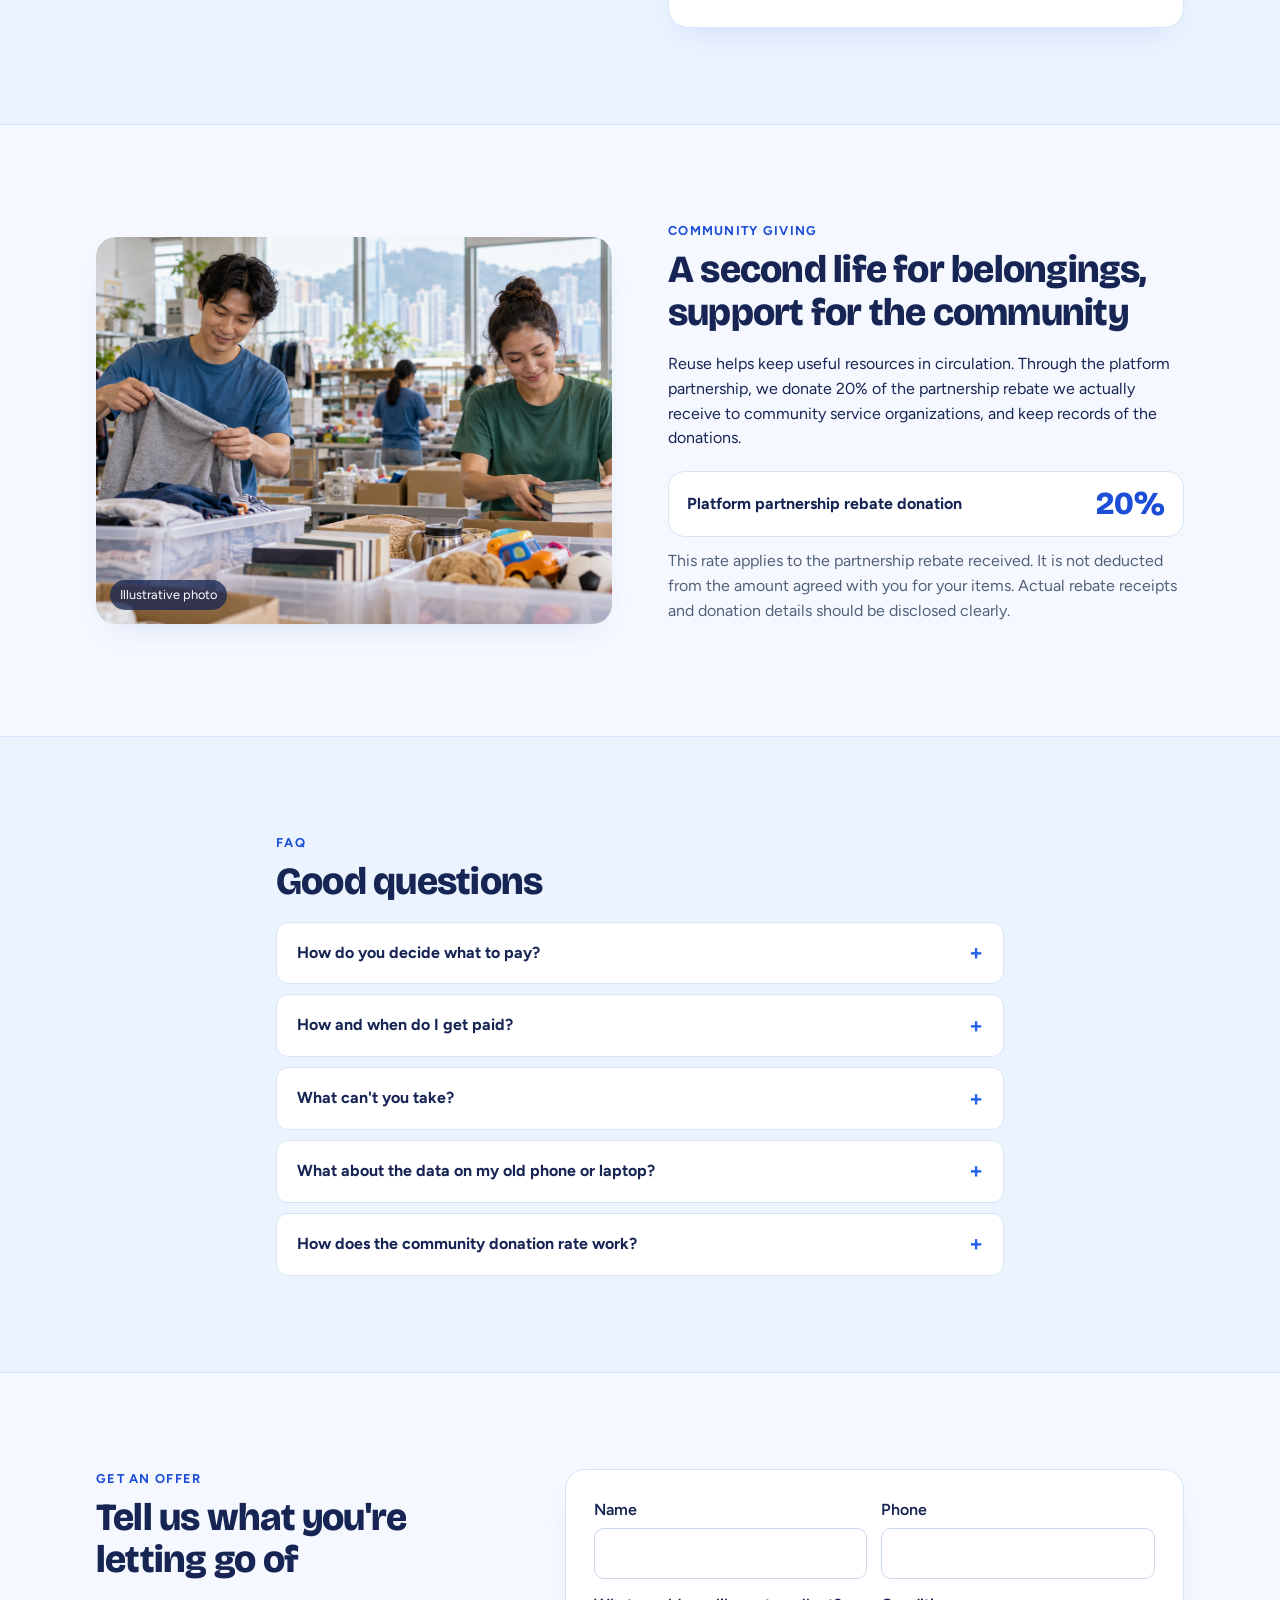
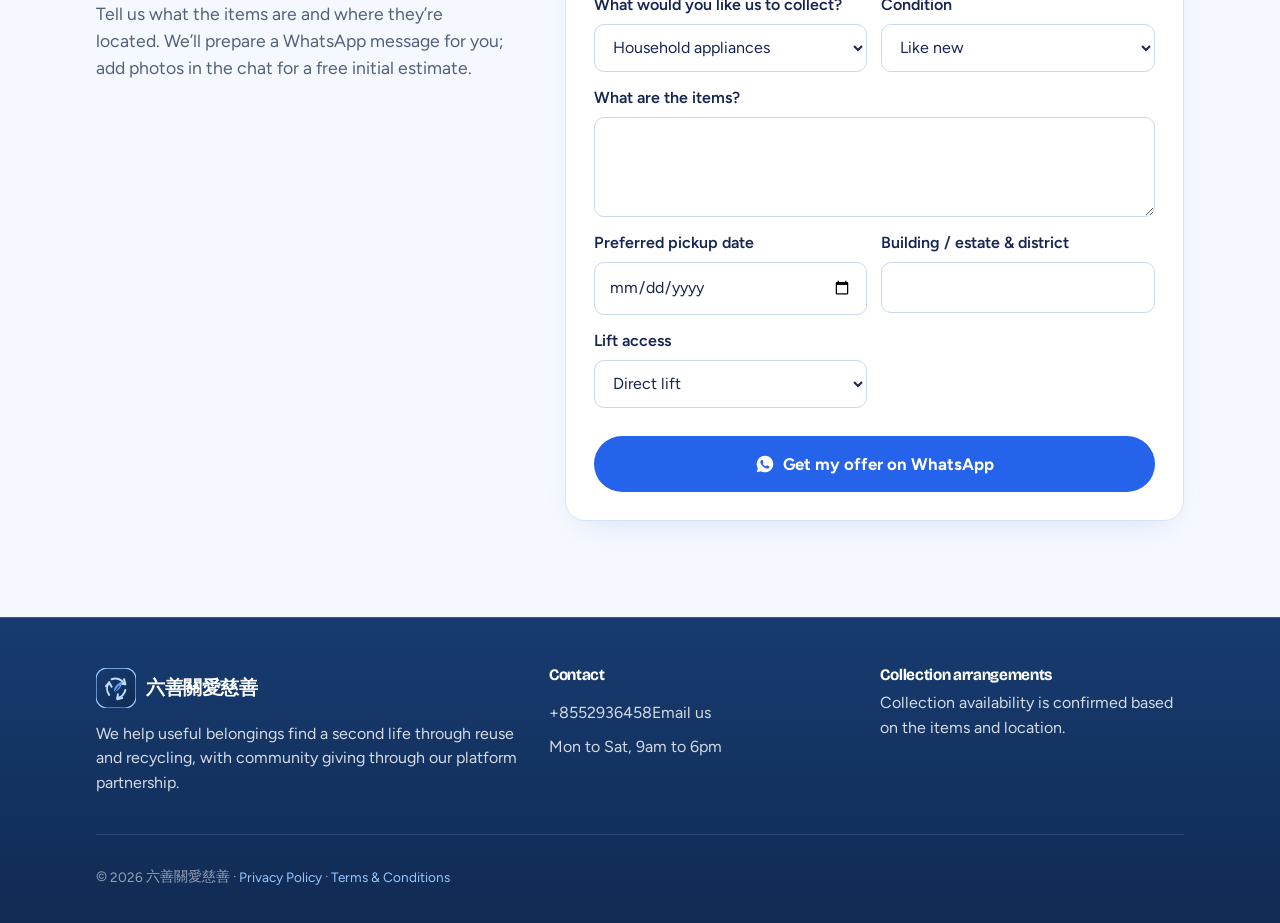
==== commit 950cd55b: "Update index.html" ====
--- a/index.html
+++ b/index.html
@@ -1,220 +1,220 @@
-<!doctype html>
-<html lang="en">
-<head>
-  <meta charset="utf-8">
-  <meta name="viewport" content="width=device-width, initial-scale=1">
-  <meta name="theme-color" content="#173B70">
-  <meta name="description" content="Hong Kong second-hand recycling for household appliances, furniture, electronics and office items, with clear transaction terms and community giving.">
-  <title data-en="六善關愛慈善 | Second-hand Recycling in Hong Kong" data-zh="六善關愛慈善 | 香港二手回收服務">六善關愛慈善 | Second-hand Recycling in Hong Kong</title>
-  <link rel="icon" href="assets/brand/liushan-care-mark.svg" type="image/svg+xml">
-  <link rel="stylesheet" href="styles.css">
-</head>
-<body>
-  <a class="skip" href="#main" data-en="Skip to content" data-zh="跳到主要內容">Skip to content</a>
-
-  <header class="header" id="top">
-    <div class="wrap header__inner">
-      <a class="brand" href="#top" aria-label="六善關愛慈善 home">
-        <img src="assets/brand/liushan-care-mark.svg" width="40" height="40" alt="">
-        <span class="brand__name">六善關愛慈善</span>
-      </a>
-
-      <button class="menu" id="menuButton" type="button" aria-label="Open menu" aria-expanded="false" aria-controls="nav">
-        <span></span>
-      </button>
-
-      <nav class="nav" id="nav" aria-label="Main">
-        <a href="#buy" data-en="What we collect" data-zh="可回收物品">What we collect</a>
-        <a href="#how" data-en="How it works" data-zh="回收流程">How it works</a>
-        <a href="#safety" data-en="Transaction safety" data-zh="交易安全">Transaction safety</a>
-        <a href="#community" data-en="Community giving" data-zh="公益回饋">Community giving</a>
-        <a href="#faq" data-en="FAQ" data-zh="常見問題">FAQ</a>
-        <a href="#quote" data-en="Get an offer" data-zh="查詢報價">Get an offer</a>
-      </nav>
-
-      <div class="header__actions">
-        <div class="lang" role="group" aria-label="Language / 粵語">
-          <button type="button" data-language="en" aria-pressed="true">EN</button>
-          <button type="button" data-language="zh" aria-pressed="false">粵語</button>
-        </div>
-        <a class="btn btn--wa btn--sm" data-wa-link href="https://wa.me/85200000000" target="_blank" rel="noopener" data-en="WhatsApp" data-zh="WhatsApp">WhatsApp</a>
-      </div>
-    </div>
-  </header>
-
-  <main id="main">
-    <section class="hero" aria-labelledby="hero-title">
-      <img class="hero__bg" src="assets/backgrounds/recycling-collection-hero.png" alt="" aria-hidden="true">
-      <div class="wrap hero__inner hero__inner--single">
-        <div class="hero__copy">
-          <p class="eyebrow" data-en="Second-hand reuse · Circular recycling · Community giving" data-zh="專業二手回收 · 環保循環 · 公益回饋">Second-hand reuse · Circular recycling · Community giving</p>
-          <h1 id="hero-title" data-en="Give good things a second life—and support your community." data-zh="讓舊物延續價值，讓善意傳遞社區。">Give good things a second life—and support your community.</h1>
-          <p class="lead" data-en="From a single appliance to a full office clearance, tell us what you have. We’ll provide a free initial estimate and explain the collection and payment arrangements before you decide." data-zh="無論係一件舊家電，定係一批辦公室傢俬，都歡迎搵我哋查詢。我哋會免費提供初步估價，並喺你決定前講清楚回收安排同收款方式。">From a single appliance to a full office clearance, tell us what you have. We’ll provide a free initial estimate and explain the collection and payment arrangements before you decide.</p>
-          <div class="hero__ctas">
-            <a class="btn btn--wa btn--lg" data-wa-link href="https://wa.me/85200000000?text=Hi%20%E5%85%AD%E5%96%84%E9%97%9C%E6%84%9B%E6%85%88%E5%96%84%2C%20I%20have%20some%20things%20I%27d%20like%20an%20offer%20for." target="_blank" rel="noopener" data-en="Get a free estimate on WhatsApp" data-zh="WhatsApp 免費初步估價">Get a free estimate on WhatsApp</a>
-            <a class="btn btn--ghost btn--lg" href="#buy" data-en="See accepted items" data-zh="睇吓我哋收啲咩">See accepted items</a>
-          </div>
-          <ul class="trust" aria-label="Our service benefits">
-            <li data-en="Professional item assessment" data-zh="專人評估">Professional item assessment</li>
-            <li data-en="Terms explained before you decide" data-zh="決定前講清楚條款">Terms explained before you decide</li>
-            <li data-en="Community giving with records" data-zh="公益回饋有記錄">Community giving with records</li>
-          </ul>
-        </div>
-      </div>
-    </section>
-
-    <section class="section" id="buy" aria-labelledby="buy-title">
-      <div class="wrap">
-        <p class="eyebrow" data-en="What we collect" data-zh="回收類別">What we collect</p>
-        <h2 id="buy-title" data-en="What would you like us to collect?" data-zh="有咩物品想搵我哋回收？">What would you like us to collect?</h2>
-        <p class="lead" data-en="From household items to a full office clearance, send us a few photos and we’ll let you know what can be collected." data-zh="由家居用品到成間辦公室清場都可以查詢。影幾張相畀我哋，我哋會同你確認回收安排。">From household items to a full office clearance, send us a few photos and we’ll let you know what can be collected.</p>
-
-        <div class="svc-grid svc-grid--2x2">
-          <article class="svc svc--photo">
-            <img src="assets/categories/home-appliances.png" alt="家居雪櫃、洗衣機及電視" loading="lazy">
-            <div class="svc__body">
-              <h3 data-en="Household appliances" data-zh="家用電器">Household appliances</h3>
-              <p class="muted" data-en="Televisions, fridges, washing machines, air conditioners and more." data-zh="電視、雪櫃、洗衣機、冷氣機等家電。">Televisions, fridges, washing machines, air conditioners and more.</p>
-              <a class="btn btn--ghost btn--sm" data-wa-link href="https://wa.me/85200000000?text=Hi%20%E5%85%AD%E5%96%84%E9%97%9C%E6%84%9B%E6%85%88%E5%96%84%2C%20I%27d%20like%20to%20ask%20about%20recycling%20household%20appliances." target="_blank" rel="noopener" data-en="Ask about collection →" data-zh="查詢回收安排 →">Ask about collection →</a>
-            </div>
-          </article>
-
-          <article class="svc svc--photo">
-            <img src="assets/jobs/sofa-removal-480.webp" alt="安排回收的家居傢俬" loading="lazy">
-            <div class="svc__body">
-              <h3 data-en="Furniture" data-zh="傢俬傢俱">Furniture</h3>
-              <p class="muted" data-en="Sofas, dining tables, wardrobes, bed frames and other home furniture." data-zh="梳化、餐枱、衣櫃、床架等家居傢俬。">Sofas, dining tables, wardrobes, bed frames and other home furniture.</p>
-              <a class="btn btn--ghost btn--sm" data-wa-link href="https://wa.me/85200000000?text=Hi%20%E5%85%AD%E5%96%84%E9%97%9C%E6%84%9B%E6%85%88%E5%96%84%2C%20I%27d%20like%20to%20ask%20about%20recycling%20furniture." target="_blank" rel="noopener" data-en="Ask about collection →" data-zh="查詢回收安排 →">Ask about collection →</a>
-            </div>
-          </article>
-
-          <article class="svc svc--photo">
-            <img src="assets/jobs/e-waste-sorting-480.webp" alt="整理分類中的電子產品" loading="lazy">
-            <div class="svc__body">
-              <h3 data-en="Computers & electronics" data-zh="電腦及電子產品">Computers &amp; electronics</h3>
-              <p class="muted" data-en="Laptops, desktop computers, monitors and other electronic equipment." data-zh="手提電腦、桌上電腦、顯示器及其他電子設備。">Laptops, desktop computers, monitors and other electronic equipment.</p>
-              <a class="btn btn--ghost btn--sm" data-wa-link href="https://wa.me/85200000000?text=Hi%20%E5%85%AD%E5%96%84%E9%97%9C%E6%84%9B%E6%85%88%E5%96%84%2C%20I%27d%20like%20to%20ask%20about%20recycling%20computers%20or%20electronics." target="_blank" rel="noopener" data-en="Ask about collection →" data-zh="查詢回收安排 →">Ask about collection →</a>
-            </div>
-          </article>
-
-          <article class="svc svc--photo">
-            <img src="assets/jobs/office-clearance-480.webp" alt="辦公室傢俬和文件用品" loading="lazy">
-            <div class="svc__body">
-              <h3 data-en="Commercial & office items" data-zh="商用及辦公室物品">Commercial &amp; office items</h3>
-              <p class="muted" data-en="Office desks, filing cabinets, business equipment and related items." data-zh="辦公枱、文件櫃、商業設備及相關物品。">Office desks, filing cabinets, business equipment and related items.</p>
-              <a class="btn btn--ghost btn--sm" data-wa-link href="https://wa.me/85200000000?text=Hi%20%E5%85%AD%E5%96%84%E9%97%9C%E6%84%9B%E6%85%88%E5%96%84%2C%20I%27d%20like%20to%20ask%20about%20an%20office%20clearance." target="_blank" rel="noopener" data-en="Ask about collection →" data-zh="查詢回收安排 →">Ask about collection →</a>
-            </div>
-          </article>
-        </div>
-        <p class="note muted" data-en="These are common collection categories. Acceptance, valuation and service arrangements depend on the items and location. Send us a photo if you’re unsure." data-zh="以上係常見回收類別，實際收唔收、估價同服務安排會按物品同地點確認。唔肯定收唔收，可以影相問我哋。">These are common collection categories. Acceptance, valuation and service arrangements depend on the items and location. Send us a photo if you’re unsure.</p>
-      </div>
-    </section>
-
-    <section class="section" id="how" aria-labelledby="how-title">
-      <div class="wrap">
-        <p class="eyebrow" data-en="How it works" data-zh="回收流程">How it works</p>
-        <h2 id="how-title" data-en="From item details to collection in four steps" data-zh="由提供資料到上門交收，只需四個步驟">From item details to collection in four steps</h2>
-        <p class="lead" data-en="You’ll know what happens at each stage before confirming." data-zh="每一步都會先同你講清楚，確認後先安排交收。">You’ll know what happens at each stage before confirming.</p>
-        <ol class="steps">
-          <li><h3 data-en="Send item photos" data-zh="傳送物品相片">Send item photos</h3><p data-en="Share photos, brand, model, quantity, condition and your district on WhatsApp." data-zh="透過 WhatsApp 提供物品相片、品牌、型號、數量、狀況同地區。">Share photos, brand, model, quantity, condition and your district on WhatsApp.</p></li>
-          <li><h3 data-en="Receive an initial estimate" data-zh="取得初步報價">Receive an initial estimate</h3><p data-en="We review the information and explain the estimate and any relevant collection conditions." data-zh="我哋會按你提供嘅資料評估，再講清楚初步報價同相關回收條件。">We review the information and explain the estimate and any relevant collection conditions.</p></li>
-          <li><h3 data-en="Review transaction details" data-zh="了解交易及付款安排">Review transaction details</h3><p data-en="Check the payment method, timing, platform requirements and any applicable fees before agreeing." data-zh="確認報價前，先了解收款方式、時間、平台要求同適用費用。">Check the payment method, timing, platform requirements and any applicable fees before agreeing.</p></li>
-          <li><h3 data-en="Confirm pickup and handover" data-zh="確認上門交收">Confirm pickup and handover</h3><p data-en="Once both sides agree on the offer and terms, arrange a suitable pickup time and complete the handover." data-zh="雙方確認報價同條款後，再安排合適上門時間並完成交收。">Once both sides agree on the offer and terms, arrange a suitable pickup time and complete the handover.</p></li>
-        </ol>
-      </div>
-    </section>
-
-    <section class="section section--tint" id="safety" aria-labelledby="safety-title">
-      <div class="wrap safety">
-        <div>
-          <p class="eyebrow" data-en="Transaction safety" data-zh="交易安全">Transaction safety</p>
-          <h2 id="safety-title" data-en="Understand the payment terms before you proceed" data-zh="了解清楚收款安排，先至決定交易">Understand the payment terms before you proceed</h2>
-          <p class="lead" data-en="Some partner platforms may require identity checks or a linked bank account. Review the official platform instructions and all terms before approving anything." data-zh="部分合作平台可能要求身份認證或綁定銀行戶口。進行任何操作前，請先查閱平台官方指引同完整條款。">Some partner platforms may require identity checks or a linked bank account. Review the official platform instructions and all terms before approving anything.</p>
-        </div>
-        <div class="safety__card">
-          <h3 data-en="Protect your account and money" data-zh="保障帳戶同款項安全">Protect your account and money</h3>
-          <ul class="ticks">
-            <li data-en="Complete payment steps only on the official platform or app." data-zh="只喺官方網站或應用程式完成收款程序。">Complete payment steps only on the official platform or app.</li>
-            <li data-en="Never share your password or one-time verification code." data-zh="切勿提供密碼或一次性驗證碼。">Never share your password or one-time verification code.</li>
-            <li data-en="Do not transfer money or top up an account to unlock a payout." data-zh="唔好為咗解鎖收款而預先轉帳或充值。">Do not transfer money or top up an account to unlock a payout.</li>
-            <li data-en="Ask for clear details of any authorization, fee or payout restriction." data-zh="如涉及授權、手續費或放款限制，先問清楚具體資料。">Ask for clear details of any authorization, fee or payout restriction.</li>
-          </ul>
-        </div>
-      </div>
-    </section>
-
-    <section class="section" id="community" aria-labelledby="community-title">
-      <div class="wrap community">
-        <div class="community__image">
-          <img src="assets/community/donation-sorting.png" alt="義工整理分類可再使用的衣物、書本和玩具（示意照片）" loading="lazy">
-          <span data-en="Illustrative photo" data-zh="示意照片">Illustrative photo</span>
-        </div>
-        <div class="community__copy">
-          <p class="eyebrow" data-en="Community giving" data-zh="公益回饋">Community giving</p>
-          <h2 id="community-title" data-en="A second life for belongings, support for the community" data-zh="舊物重獲新用途，為社區出一分力">A second life for belongings, support for the community</h2>
-          <p data-en="Reuse helps keep useful resources in circulation. Through the platform partnership, we donate 20% of the partnership rebate we actually receive to community service organizations, and keep records of the donations." data-zh="物品重用可以令有用資源繼續流轉。我哋會將實際收到嘅平台合作回扣 20% 捐予社區服務機構，並保留捐贈紀錄。">Reuse helps keep useful resources in circulation. Through the platform partnership, we donate 20% of the partnership rebate we actually receive to community service organizations, and keep records of the donations.</p>
-          <div class="community__rate"><span data-en="Platform partnership rebate donation" data-zh="平台合作回扣捐贈比例">Platform partnership rebate donation</span><strong>20%</strong></div>
-          <p class="muted" data-en="This rate applies to the partnership rebate received. It is not deducted from the amount agreed with you for your items. Actual rebate receipts and donation details should be disclosed clearly." data-zh="呢個比例係按實際收到嘅平台合作回扣計算，唔會由同你確認嘅物品回收款扣除。實際回扣及捐贈資料會清楚交代。">This rate applies to the partnership rebate received. It is not deducted from the amount agreed with you for your items. Actual rebate receipts and donation details should be disclosed clearly.</p>
-        </div>
-      </div>
-    </section>
-
-    <section class="section section--tint" id="faq" aria-labelledby="faq-title">
-      <div class="wrap wrap--narrow">
-        <p class="eyebrow" data-en="FAQ" data-zh="常見問題">FAQ</p>
-        <h2 id="faq-title" data-en="Good questions" data-zh="大家想知嘅問題">Good questions</h2>
-        <details><summary data-en="How do you decide what to pay?" data-zh="你哋點樣定價？">How do you decide what to pay?</summary><p data-en="We consider the item type, brand, model, age, condition, quantity and current resale or recycling value. Send clear photos and details for a free initial estimate; the final offer and any conditions will be explained before you decide." data-zh="我哋會按物品類別、品牌、型號、年份、狀況、數量同當時二手或回收價值評估。傳清晰相片同資料即可免費查詢初步報價；最終報價同相關條件會喺你決定前講清楚。">We consider the item type, brand, model, age, condition, quantity and current resale or recycling value. Send clear photos and details for a free initial estimate; the final offer and any conditions will be explained before you decide.</p></details>
-        <details><summary data-en="How and when do I get paid?" data-zh="幾時同點樣收款？">How and when do I get paid?</summary><p data-en="The payment method and timing depend on the agreed transaction and any partner platform involved. We’ll explain the terms before you confirm." data-zh="收款方式同時間會按雙方確認嘅交易安排，以及有冇涉及合作平台而定。我哋會喺你確認前講清楚條款。">The payment method and timing depend on the agreed transaction and any partner platform involved. We’ll explain the terms before you confirm.</p></details>
-        <details><summary data-en="What can't you take?" data-zh="有啲咩唔收？">What can't you take?</summary><p data-en="Hazardous waste such as chemicals, paint and gas cylinders, and anything wet, mouldy or infested. Not sure about something? Send a photo and ask." data-zh="化學品、油漆、氣樽等危險廢物，同埋濕咗、發霉或者有蟲嘅物品都唔收。唔肯定收唔收？影張相問我哋。">Hazardous waste such as chemicals, paint and gas cylinders, and anything wet, mouldy or infested. Not sure about something? Send a photo and ask.</p></details>
-        <details><summary data-en="What about the data on my old phone or laptop?" data-zh="舊手機或者手提電腦入面嘅資料點算？">What about the data on my old phone or laptop?</summary><p data-en="Back up your files and remove personal accounts before handover. If possible, reset the device to factory settings. Ask us about any data-handling steps before confirming collection." data-zh="交收前請先備份檔案並登出個人帳戶；如情況許可，請將裝置還原原廠設定。確認回收前，可以先向我哋查詢資料處理安排。">Back up your files and remove personal accounts before handover. If possible, reset the device to factory settings. Ask us about any data-handling steps before confirming collection.</p></details>
-        <details><summary data-en="How does the community donation rate work?" data-zh="公益捐贈比例點樣計？">How does the community donation rate work?</summary><p data-en="The stated 20% is based on the platform partnership rebate actually received. It is not a deduction from the amount agreed with you for your items. Actual rebate receipts, donation amounts and records should be explained clearly." data-zh="所講嘅 20% 係按實際收到嘅平台合作回扣計算，唔會由同你確認嘅物品回收款扣除。實際回扣、捐贈金額同紀錄會清楚交代。">The stated 20% is based on the platform partnership rebate actually received. It is not a deduction from the amount agreed with you for your items. Actual rebate receipts, donation amounts and records should be explained clearly.</p></details>
-      </div>
-    </section>
-
-    <section class="section" id="quote" aria-labelledby="quote-title">
-      <div class="wrap quote">
-        <div>
-          <p class="eyebrow" data-en="Get an offer" data-zh="查詢報價">Get an offer</p>
-          <h2 id="quote-title" data-en="Tell us what you're letting go of" data-zh="話我哋知你想放手嘅物品">Tell us what you're letting go of</h2>
-          <p class="lead" data-en="Tell us what the items are and where they’re located. We’ll prepare a WhatsApp message for you; add photos in the chat for a free initial estimate." data-zh="話我哋知物品種類同所在地區，我哋會幫你準備好 WhatsApp 訊息。喺對話加埋相片，就可以免費查詢初步報價。">Tell us what the items are and where they’re located. We’ll prepare a WhatsApp message for you; add photos in the chat for a free initial estimate.</p>
-        </div>
-
-        <form class="form" id="quoteForm">
-          <div class="field"><label for="f-name" data-en="Name" data-zh="姓名">Name</label><input id="f-name" name="name" autocomplete="name" required></div>
-          <div class="field"><label for="f-phone" data-en="Phone" data-zh="電話">Phone</label><input id="f-phone" name="phone" type="tel" autocomplete="tel"></div>
-          <div class="field"><label for="f-cat" data-en="What would you like us to collect?" data-zh="想查詢回收啲咩物品？">What would you like us to collect?</label><select id="f-cat" name="category"><option data-en="Household appliances" data-zh="家用電器">Household appliances</option><option data-en="Furniture" data-zh="傢俬傢俱">Furniture</option><option data-en="Computers & electronics" data-zh="電腦及電子產品">Computers &amp; electronics</option><option data-en="Commercial & office items" data-zh="商用及辦公室物品">Commercial &amp; office items</option><option data-en="A mix of items" data-zh="混合類別物品">A mix of items</option></select></div>
-          <div class="field"><label for="f-cond" data-en="Condition" data-zh="物品狀況">Condition</label><select id="f-cond" name="condition"><option data-en="Like new" data-zh="幾乎全新">Like new</option><option data-en="Used, good condition" data-zh="二手，狀況良好">Used, good condition</option><option data-en="Worn, damaged or not working" data-zh="有磨損、損壞或者唔能夠正常運作">Worn, damaged or not working</option></select></div>
-          <div class="field field--full"><label for="f-items" data-en="What are the items?" data-zh="物品詳情">What are the items?</label><textarea id="f-items" name="items" rows="3" required></textarea></div>
-          <div class="field"><label for="f-date" data-en="Preferred pickup date" data-zh="希望上門日期">Preferred pickup date</label><input id="f-date" name="date" type="date"></div>
-          <div class="field"><label for="f-addr" data-en="Building / estate & district" data-zh="大廈／屋苑同地區">Building / estate &amp; district</label><input id="f-addr" name="address" autocomplete="street-address"></div>
-          <div class="field"><label for="f-lift" data-en="Lift access" data-zh="升降機情況">Lift access</label><select id="f-lift" name="lift"><option data-en="Direct lift" data-zh="有直達升降機">Direct lift</option><option data-en="Lift, need to transfer" data-zh="要轉乘升降機">Lift, need to transfer</option><option data-en="No lift (stairs)" data-zh="冇升降機（要行樓梯）">No lift (stairs)</option></select></div>
-          <p class="form__error field--full" id="formError" aria-live="polite"></p>
-          <button class="btn btn--wa btn--lg field--full" type="submit" data-en="Get my offer on WhatsApp" data-zh="用 WhatsApp 查詢報價">Get my offer on WhatsApp</button>
-        </form>
-      </div>
-    </section>
-  </main>
-
-  <footer class="footer">
-    <div class="wrap">
-      <div class="footer__inner">
-        <div>
-          <a class="brand brand--light" href="#top"><img src="assets/brand/liushan-care-mark.svg" width="40" height="40" alt=""><span class="brand__name">六善關愛慈善</span></a>
-          <p data-en="We help useful belongings find a second life through reuse and recycling, with community giving through our platform partnership." data-zh="我哋透過重用同回收，令有用物品延續價值，並透過平台合作支持社區。">We help useful belongings find a second life through reuse and recycling, with community giving through our platform partnership.</p>
-        </div>
-        <div><h3 data-en="Contact" data-zh="聯絡我哋">Contact</h3><a data-contact-phone href="tel:+85200000000">+852 0000 0000</a><a href="mailto:hello@dingshenhk.com" data-en="Email us" data-zh="電郵聯絡">Email us</a><p data-en="Mon to Sat, 9am to 6pm" data-zh="星期一至六，朝早 9 點至下午 6 點">Mon to Sat, 9am to 6pm</p></div>
-        <div><h3 data-en="Collection arrangements" data-zh="回收安排">Collection arrangements</h3><p data-en="Collection availability is confirmed based on the items and location." data-zh="會按物品種類同所在地區確認回收安排。">Collection availability is confirmed based on the items and location.</p></div>
-      </div>
-      <div class="footer__legal">© <span id="year"></span> 六善關愛慈善 · <a href="privacy.html" data-en="Privacy Policy" data-zh="私隱政策">Privacy Policy</a> · <a href="terms.html" data-en="Terms & Conditions" data-zh="條款及細則">Terms &amp; Conditions</a></div>
-    </div>
-  </footer>
-
-  <div class="dock" aria-label="Quick actions">
-    <a class="btn btn--ghost" href="#buy" data-en="What we buy" data-zh="回收品類">What we buy</a>
-    <a class="btn btn--wa" data-wa-link href="https://wa.me/85200000000?text=Hi%20%E5%85%AD%E5%96%84%E9%97%9C%E6%84%9B%E6%85%88%E5%96%84%2C%20I%20have%20some%20things%20I%27d%20like%20an%20offer%20for." target="_blank" rel="noopener" data-en="Get an offer" data-zh="查詢報價">Get an offer</a>
-  </div>
-  <script src="site-config.js" defer></script>
-  <script src="script.js" defer></script>
-</body>
-</html>
-
+<!doctype html>
+<html lang="en">
+<head>
+  <meta charset="utf-8">
+  <meta name="viewport" content="width=device-width, initial-scale=1">
+  <meta name="theme-color" content="#173B70">
+  <meta name="description" content="Hong Kong second-hand recycling for household appliances, furniture, electronics and office items, with clear transaction terms and community giving.">
+  <title data-en="六善關愛慈善 | Second-hand Recycling in Hong Kong" data-zh="六善關愛慈善 | 香港二手回收服務">六善關愛慈善 | Second-hand Recycling in Hong Kong</title>
+  <link rel="icon" href="assets/brand/liushan-care-mark.svg" type="image/svg+xml">
+  <link rel="stylesheet" href="styles.css">
+</head>
+<body>
+  <a class="skip" href="#main" data-en="Skip to content" data-zh="跳到主要內容">Skip to content</a>
+
+  <header class="header" id="top">
+    <div class="wrap header__inner">
+      <a class="brand" href="#top" aria-label="六善關愛慈善 home">
+        <img src="assets/brand/liushan-care-mark.svg" width="40" height="40" alt="">
+        <span class="brand__name">六善關愛慈善</span>
+      </a>
+
+      <button class="menu" id="menuButton" type="button" aria-label="Open menu" aria-expanded="false" aria-controls="nav">
+        <span></span>
+      </button>
+
+      <nav class="nav" id="nav" aria-label="Main">
+        <a href="#buy" data-en="What we collect" data-zh="可回收物品">What we collect</a>
+        <a href="#how" data-en="How it works" data-zh="回收流程">How it works</a>
+        <a href="#safety" data-en="Transaction safety" data-zh="交易安全">Transaction safety</a>
+        <a href="#community" data-en="Community giving" data-zh="公益回饋">Community giving</a>
+        <a href="#faq" data-en="FAQ" data-zh="常見問題">FAQ</a>
+        <a href="#quote" data-en="Get an offer" data-zh="查詢報價">Get an offer</a>
+      </nav>
+
+      <div class="header__actions">
+        <div class="lang" role="group" aria-label="Language / 粵語">
+          <button type="button" data-language="en" aria-pressed="true">EN</button>
+          <button type="button" data-language="zh" aria-pressed="false">粵語</button>
+        </div>
+        <a class="btn btn--wa btn--sm" data-wa-link href="https://wa.me/8552936458" target="_blank" rel="noopener" data-en="WhatsApp" data-zh="WhatsApp">WhatsApp</a>
+      </div>
+    </div>
+  </header>
+
+  <main id="main">
+    <section class="hero" aria-labelledby="hero-title">
+      <img class="hero__bg" src="assets/backgrounds/recycling-collection-hero.png" alt="" aria-hidden="true">
+      <div class="wrap hero__inner hero__inner--single">
+        <div class="hero__copy">
+          <p class="eyebrow" data-en="Second-hand reuse · Circular recycling · Community giving" data-zh="專業二手回收 · 環保循環 · 公益回饋">Second-hand reuse · Circular recycling · Community giving</p>
+          <h1 id="hero-title" data-en="Give good things a second life—and support your community." data-zh="讓舊物延續價值，讓善意傳遞社區。">Give good things a second life—and support your community.</h1>
+          <p class="lead" data-en="From a single appliance to a full office clearance, tell us what you have. We’ll provide a free initial estimate and explain the collection and payment arrangements before you decide." data-zh="無論係一件舊家電，定係一批辦公室傢俬，都歡迎搵我哋查詢。我哋會免費提供初步估價，並喺你決定前講清楚回收安排同收款方式。">From a single appliance to a full office clearance, tell us what you have. We’ll provide a free initial estimate and explain the collection and payment arrangements before you decide.</p>
+          <div class="hero__ctas">
+            <a class="btn btn--wa btn--lg" data-wa-link href="https://wa.me/8552936458?text=Hi%20%E5%85%AD%E5%96%84%E9%97%9C%E6%84%9B%E6%85%88%E5%96%84%2C%20I%20have%20some%20things%20I%27d%20like%20an%20offer%20for." target="_blank" rel="noopener" data-en="Get a free estimate on WhatsApp" data-zh="WhatsApp 免費初步估價">Get a free estimate on WhatsApp</a>
+            <a class="btn btn--ghost btn--lg" href="#buy" data-en="See accepted items" data-zh="睇吓我哋收啲咩">See accepted items</a>
+          </div>
+          <ul class="trust" aria-label="Our service benefits">
+            <li data-en="Professional item assessment" data-zh="專人評估">Professional item assessment</li>
+            <li data-en="Terms explained before you decide" data-zh="決定前講清楚條款">Terms explained before you decide</li>
+            <li data-en="Community giving with records" data-zh="公益回饋有記錄">Community giving with records</li>
+          </ul>
+        </div>
+      </div>
+    </section>
+
+    <section class="section" id="buy" aria-labelledby="buy-title">
+      <div class="wrap">
+        <p class="eyebrow" data-en="What we collect" data-zh="回收類別">What we collect</p>
+        <h2 id="buy-title" data-en="What would you like us to collect?" data-zh="有咩物品想搵我哋回收？">What would you like us to collect?</h2>
+        <p class="lead" data-en="From household items to a full office clearance, send us a few photos and we’ll let you know what can be collected." data-zh="由家居用品到成間辦公室清場都可以查詢。影幾張相畀我哋，我哋會同你確認回收安排。">From household items to a full office clearance, send us a few photos and we’ll let you know what can be collected.</p>
+
+        <div class="svc-grid svc-grid--2x2">
+          <article class="svc svc--photo">
+            <img src="assets/categories/home-appliances.png" alt="家居雪櫃、洗衣機及電視" loading="lazy">
+            <div class="svc__body">
+              <h3 data-en="Household appliances" data-zh="家用電器">Household appliances</h3>
+              <p class="muted" data-en="Televisions, fridges, washing machines, air conditioners and more." data-zh="電視、雪櫃、洗衣機、冷氣機等家電。">Televisions, fridges, washing machines, air conditioners and more.</p>
+              <a class="btn btn--ghost btn--sm" data-wa-link href="https://wa.me/8552936458?text=Hi%20%E5%85%AD%E5%96%84%E9%97%9C%E6%84%9B%E6%85%88%E5%96%84%2C%20I%27d%20like%20to%20ask%20about%20recycling%20household%20appliances." target="_blank" rel="noopener" data-en="Ask about collection →" data-zh="查詢回收安排 →">Ask about collection →</a>
+            </div>
+          </article>
+
+          <article class="svc svc--photo">
+            <img src="assets/jobs/sofa-removal-480.webp" alt="安排回收的家居傢俬" loading="lazy">
+            <div class="svc__body">
+              <h3 data-en="Furniture" data-zh="傢俬傢俱">Furniture</h3>
+              <p class="muted" data-en="Sofas, dining tables, wardrobes, bed frames and other home furniture." data-zh="梳化、餐枱、衣櫃、床架等家居傢俬。">Sofas, dining tables, wardrobes, bed frames and other home furniture.</p>
+              <a class="btn btn--ghost btn--sm" data-wa-link href="https://wa.me/8552936458?text=Hi%20%E5%85%AD%E5%96%84%E9%97%9C%E6%84%9B%E6%85%88%E5%96%84%2C%20I%27d%20like%20to%20ask%20about%20recycling%20furniture." target="_blank" rel="noopener" data-en="Ask about collection →" data-zh="查詢回收安排 →">Ask about collection →</a>
+            </div>
+          </article>
+
+          <article class="svc svc--photo">
+            <img src="assets/jobs/e-waste-sorting-480.webp" alt="整理分類中的電子產品" loading="lazy">
+            <div class="svc__body">
+              <h3 data-en="Computers & electronics" data-zh="電腦及電子產品">Computers &amp; electronics</h3>
+              <p class="muted" data-en="Laptops, desktop computers, monitors and other electronic equipment." data-zh="手提電腦、桌上電腦、顯示器及其他電子設備。">Laptops, desktop computers, monitors and other electronic equipment.</p>
+              <a class="btn btn--ghost btn--sm" data-wa-link href="https://wa.me/8552936458?text=Hi%20%E5%85%AD%E5%96%84%E9%97%9C%E6%84%9B%E6%85%88%E5%96%84%2C%20I%27d%20like%20to%20ask%20about%20recycling%20computers%20or%20electronics." target="_blank" rel="noopener" data-en="Ask about collection →" data-zh="查詢回收安排 →">Ask about collection →</a>
+            </div>
+          </article>
+
+          <article class="svc svc--photo">
+            <img src="assets/jobs/office-clearance-480.webp" alt="辦公室傢俬和文件用品" loading="lazy">
+            <div class="svc__body">
+              <h3 data-en="Commercial & office items" data-zh="商用及辦公室物品">Commercial &amp; office items</h3>
+              <p class="muted" data-en="Office desks, filing cabinets, business equipment and related items." data-zh="辦公枱、文件櫃、商業設備及相關物品。">Office desks, filing cabinets, business equipment and related items.</p>
+              <a class="btn btn--ghost btn--sm" data-wa-link href="https://wa.me/8552936458?text=Hi%20%E5%85%AD%E5%96%84%E9%97%9C%E6%84%9B%E6%85%88%E5%96%84%2C%20I%27d%20like%20to%20ask%20about%20an%20office%20clearance." target="_blank" rel="noopener" data-en="Ask about collection →" data-zh="查詢回收安排 →">Ask about collection →</a>
+            </div>
+          </article>
+        </div>
+        <p class="note muted" data-en="These are common collection categories. Acceptance, valuation and service arrangements depend on the items and location. Send us a photo if you’re unsure." data-zh="以上係常見回收類別，實際收唔收、估價同服務安排會按物品同地點確認。唔肯定收唔收，可以影相問我哋。">These are common collection categories. Acceptance, valuation and service arrangements depend on the items and location. Send us a photo if you’re unsure.</p>
+      </div>
+    </section>
+
+    <section class="section" id="how" aria-labelledby="how-title">
+      <div class="wrap">
+        <p class="eyebrow" data-en="How it works" data-zh="回收流程">How it works</p>
+        <h2 id="how-title" data-en="From item details to collection in four steps" data-zh="由提供資料到上門交收，只需四個步驟">From item details to collection in four steps</h2>
+        <p class="lead" data-en="You’ll know what happens at each stage before confirming." data-zh="每一步都會先同你講清楚，確認後先安排交收。">You’ll know what happens at each stage before confirming.</p>
+        <ol class="steps">
+          <li><h3 data-en="Send item photos" data-zh="傳送物品相片">Send item photos</h3><p data-en="Share photos, brand, model, quantity, condition and your district on WhatsApp." data-zh="透過 WhatsApp 提供物品相片、品牌、型號、數量、狀況同地區。">Share photos, brand, model, quantity, condition and your district on WhatsApp.</p></li>
+          <li><h3 data-en="Receive an initial estimate" data-zh="取得初步報價">Receive an initial estimate</h3><p data-en="We review the information and explain the estimate and any relevant collection conditions." data-zh="我哋會按你提供嘅資料評估，再講清楚初步報價同相關回收條件。">We review the information and explain the estimate and any relevant collection conditions.</p></li>
+          <li><h3 data-en="Review transaction details" data-zh="了解交易及付款安排">Review transaction details</h3><p data-en="Check the payment method, timing, platform requirements and any applicable fees before agreeing." data-zh="確認報價前，先了解收款方式、時間、平台要求同適用費用。">Check the payment method, timing, platform requirements and any applicable fees before agreeing.</p></li>
+          <li><h3 data-en="Confirm pickup and handover" data-zh="確認上門交收">Confirm pickup and handover</h3><p data-en="Once both sides agree on the offer and terms, arrange a suitable pickup time and complete the handover." data-zh="雙方確認報價同條款後，再安排合適上門時間並完成交收。">Once both sides agree on the offer and terms, arrange a suitable pickup time and complete the handover.</p></li>
+        </ol>
+      </div>
+    </section>
+
+    <section class="section section--tint" id="safety" aria-labelledby="safety-title">
+      <div class="wrap safety">
+        <div>
+          <p class="eyebrow" data-en="Transaction safety" data-zh="交易安全">Transaction safety</p>
+          <h2 id="safety-title" data-en="Understand the payment terms before you proceed" data-zh="了解清楚收款安排，先至決定交易">Understand the payment terms before you proceed</h2>
+          <p class="lead" data-en="Some partner platforms may require identity checks or a linked bank account. Review the official platform instructions and all terms before approving anything." data-zh="部分合作平台可能要求身份認證或綁定銀行戶口。進行任何操作前，請先查閱平台官方指引同完整條款。">Some partner platforms may require identity checks or a linked bank account. Review the official platform instructions and all terms before approving anything.</p>
+        </div>
+        <div class="safety__card">
+          <h3 data-en="Protect your account and money" data-zh="保障帳戶同款項安全">Protect your account and money</h3>
+          <ul class="ticks">
+            <li data-en="Complete payment steps only on the official platform or app." data-zh="只喺官方網站或應用程式完成收款程序。">Complete payment steps only on the official platform or app.</li>
+            <li data-en="Never share your password or one-time verification code." data-zh="切勿提供密碼或一次性驗證碼。">Never share your password or one-time verification code.</li>
+            <li data-en="Do not transfer money or top up an account to unlock a payout." data-zh="唔好為咗解鎖收款而預先轉帳或充值。">Do not transfer money or top up an account to unlock a payout.</li>
+            <li data-en="Ask for clear details of any authorization, fee or payout restriction." data-zh="如涉及授權、手續費或放款限制，先問清楚具體資料。">Ask for clear details of any authorization, fee or payout restriction.</li>
+          </ul>
+        </div>
+      </div>
+    </section>
+
+    <section class="section" id="community" aria-labelledby="community-title">
+      <div class="wrap community">
+        <div class="community__image">
+          <img src="assets/community/donation-sorting.png" alt="義工整理分類可再使用的衣物、書本和玩具（示意照片）" loading="lazy">
+          <span data-en="Illustrative photo" data-zh="示意照片">Illustrative photo</span>
+        </div>
+        <div class="community__copy">
+          <p class="eyebrow" data-en="Community giving" data-zh="公益回饋">Community giving</p>
+          <h2 id="community-title" data-en="A second life for belongings, support for the community" data-zh="舊物重獲新用途，為社區出一分力">A second life for belongings, support for the community</h2>
+          <p data-en="Reuse helps keep useful resources in circulation. Through the platform partnership, we donate 20% of the partnership rebate we actually receive to community service organizations, and keep records of the donations." data-zh="物品重用可以令有用資源繼續流轉。我哋會將實際收到嘅平台合作回扣 20% 捐予社區服務機構，並保留捐贈紀錄。">Reuse helps keep useful resources in circulation. Through the platform partnership, we donate 20% of the partnership rebate we actually receive to community service organizations, and keep records of the donations.</p>
+          <div class="community__rate"><span data-en="Platform partnership rebate donation" data-zh="平台合作回扣捐贈比例">Platform partnership rebate donation</span><strong>20%</strong></div>
+          <p class="muted" data-en="This rate applies to the partnership rebate received. It is not deducted from the amount agreed with you for your items. Actual rebate receipts and donation details should be disclosed clearly." data-zh="呢個比例係按實際收到嘅平台合作回扣計算，唔會由同你確認嘅物品回收款扣除。實際回扣及捐贈資料會清楚交代。">This rate applies to the partnership rebate received. It is not deducted from the amount agreed with you for your items. Actual rebate receipts and donation details should be disclosed clearly.</p>
+        </div>
+      </div>
+    </section>
+
+    <section class="section section--tint" id="faq" aria-labelledby="faq-title">
+      <div class="wrap wrap--narrow">
+        <p class="eyebrow" data-en="FAQ" data-zh="常見問題">FAQ</p>
+        <h2 id="faq-title" data-en="Good questions" data-zh="大家想知嘅問題">Good questions</h2>
+        <details><summary data-en="How do you decide what to pay?" data-zh="你哋點樣定價？">How do you decide what to pay?</summary><p data-en="We consider the item type, brand, model, age, condition, quantity and current resale or recycling value. Send clear photos and details for a free initial estimate; the final offer and any conditions will be explained before you decide." data-zh="我哋會按物品類別、品牌、型號、年份、狀況、數量同當時二手或回收價值評估。傳清晰相片同資料即可免費查詢初步報價；最終報價同相關條件會喺你決定前講清楚。">We consider the item type, brand, model, age, condition, quantity and current resale or recycling value. Send clear photos and details for a free initial estimate; the final offer and any conditions will be explained before you decide.</p></details>
+        <details><summary data-en="How and when do I get paid?" data-zh="幾時同點樣收款？">How and when do I get paid?</summary><p data-en="The payment method and timing depend on the agreed transaction and any partner platform involved. We’ll explain the terms before you confirm." data-zh="收款方式同時間會按雙方確認嘅交易安排，以及有冇涉及合作平台而定。我哋會喺你確認前講清楚條款。">The payment method and timing depend on the agreed transaction and any partner platform involved. We’ll explain the terms before you confirm.</p></details>
+        <details><summary data-en="What can't you take?" data-zh="有啲咩唔收？">What can't you take?</summary><p data-en="Hazardous waste such as chemicals, paint and gas cylinders, and anything wet, mouldy or infested. Not sure about something? Send a photo and ask." data-zh="化學品、油漆、氣樽等危險廢物，同埋濕咗、發霉或者有蟲嘅物品都唔收。唔肯定收唔收？影張相問我哋。">Hazardous waste such as chemicals, paint and gas cylinders, and anything wet, mouldy or infested. Not sure about something? Send a photo and ask.</p></details>
+        <details><summary data-en="What about the data on my old phone or laptop?" data-zh="舊手機或者手提電腦入面嘅資料點算？">What about the data on my old phone or laptop?</summary><p data-en="Back up your files and remove personal accounts before handover. If possible, reset the device to factory settings. Ask us about any data-handling steps before confirming collection." data-zh="交收前請先備份檔案並登出個人帳戶；如情況許可，請將裝置還原原廠設定。確認回收前，可以先向我哋查詢資料處理安排。">Back up your files and remove personal accounts before handover. If possible, reset the device to factory settings. Ask us about any data-handling steps before confirming collection.</p></details>
+        <details><summary data-en="How does the community donation rate work?" data-zh="公益捐贈比例點樣計？">How does the community donation rate work?</summary><p data-en="The stated 20% is based on the platform partnership rebate actually received. It is not a deduction from the amount agreed with you for your items. Actual rebate receipts, donation amounts and records should be explained clearly." data-zh="所講嘅 20% 係按實際收到嘅平台合作回扣計算，唔會由同你確認嘅物品回收款扣除。實際回扣、捐贈金額同紀錄會清楚交代。">The stated 20% is based on the platform partnership rebate actually received. It is not a deduction from the amount agreed with you for your items. Actual rebate receipts, donation amounts and records should be explained clearly.</p></details>
+      </div>
+    </section>
+
+    <section class="section" id="quote" aria-labelledby="quote-title">
+      <div class="wrap quote">
+        <div>
+          <p class="eyebrow" data-en="Get an offer" data-zh="查詢報價">Get an offer</p>
+          <h2 id="quote-title" data-en="Tell us what you're letting go of" data-zh="話我哋知你想放手嘅物品">Tell us what you're letting go of</h2>
+          <p class="lead" data-en="Tell us what the items are and where they’re located. We’ll prepare a WhatsApp message for you; add photos in the chat for a free initial estimate." data-zh="話我哋知物品種類同所在地區，我哋會幫你準備好 WhatsApp 訊息。喺對話加埋相片，就可以免費查詢初步報價。">Tell us what the items are and where they’re located. We’ll prepare a WhatsApp message for you; add photos in the chat for a free initial estimate.</p>
+        </div>
+
+        <form class="form" id="quoteForm">
+          <div class="field"><label for="f-name" data-en="Name" data-zh="姓名">Name</label><input id="f-name" name="name" autocomplete="name" required></div>
+          <div class="field"><label for="f-phone" data-en="Phone" data-zh="電話">Phone</label><input id="f-phone" name="phone" type="tel" autocomplete="tel"></div>
+          <div class="field"><label for="f-cat" data-en="What would you like us to collect?" data-zh="想查詢回收啲咩物品？">What would you like us to collect?</label><select id="f-cat" name="category"><option data-en="Household appliances" data-zh="家用電器">Household appliances</option><option data-en="Furniture" data-zh="傢俬傢俱">Furniture</option><option data-en="Computers & electronics" data-zh="電腦及電子產品">Computers &amp; electronics</option><option data-en="Commercial & office items" data-zh="商用及辦公室物品">Commercial &amp; office items</option><option data-en="A mix of items" data-zh="混合類別物品">A mix of items</option></select></div>
+          <div class="field"><label for="f-cond" data-en="Condition" data-zh="物品狀況">Condition</label><select id="f-cond" name="condition"><option data-en="Like new" data-zh="幾乎全新">Like new</option><option data-en="Used, good condition" data-zh="二手，狀況良好">Used, good condition</option><option data-en="Worn, damaged or not working" data-zh="有磨損、損壞或者唔能夠正常運作">Worn, damaged or not working</option></select></div>
+          <div class="field field--full"><label for="f-items" data-en="What are the items?" data-zh="物品詳情">What are the items?</label><textarea id="f-items" name="items" rows="3" required></textarea></div>
+          <div class="field"><label for="f-date" data-en="Preferred pickup date" data-zh="希望上門日期">Preferred pickup date</label><input id="f-date" name="date" type="date"></div>
+          <div class="field"><label for="f-addr" data-en="Building / estate & district" data-zh="大廈／屋苑同地區">Building / estate &amp; district</label><input id="f-addr" name="address" autocomplete="street-address"></div>
+          <div class="field"><label for="f-lift" data-en="Lift access" data-zh="升降機情況">Lift access</label><select id="f-lift" name="lift"><option data-en="Direct lift" data-zh="有直達升降機">Direct lift</option><option data-en="Lift, need to transfer" data-zh="要轉乘升降機">Lift, need to transfer</option><option data-en="No lift (stairs)" data-zh="冇升降機（要行樓梯）">No lift (stairs)</option></select></div>
+          <p class="form__error field--full" id="formError" aria-live="polite"></p>
+          <button class="btn btn--wa btn--lg field--full" type="submit" data-en="Get my offer on WhatsApp" data-zh="用 WhatsApp 查詢報價">Get my offer on WhatsApp</button>
+        </form>
+      </div>
+    </section>
+  </main>
+
+  <footer class="footer">
+    <div class="wrap">
+      <div class="footer__inner">
+        <div>
+          <a class="brand brand--light" href="#top"><img src="assets/brand/liushan-care-mark.svg" width="40" height="40" alt=""><span class="brand__name">六善關愛慈善</span></a>
+          <p data-en="We help useful belongings find a second life through reuse and recycling, with community giving through our platform partnership." data-zh="我哋透過重用同回收，令有用物品延續價值，並透過平台合作支持社區。">We help useful belongings find a second life through reuse and recycling, with community giving through our platform partnership.</p>
+        </div>
+        <div><h3 data-en="Contact" data-zh="聯絡我哋">Contact</h3><a data-contact-phone href="tel:+8552936458">+855 2936 458</a><a href="mailto:hello@dingshenhk.com" data-en="Email us" data-zh="電郵聯絡">Email us</a><p data-en="Mon to Sat, 9am to 6pm" data-zh="星期一至六，朝早 9 點至下午 6 點">Mon to Sat, 9am to 6pm</p></div>
+        <div><h3 data-en="Collection arrangements" data-zh="回收安排">Collection arrangements</h3><p data-en="Collection availability is confirmed based on the items and location." data-zh="會按物品種類同所在地區確認回收安排。">Collection availability is confirmed based on the items and location.</p></div>
+      </div>
+      <div class="footer__legal">© <span id="year"></span> 六善關愛慈善 · <a href="privacy.html" data-en="Privacy Policy" data-zh="私隱政策">Privacy Policy</a> · <a href="terms.html" data-en="Terms & Conditions" data-zh="條款及細則">Terms &amp; Conditions</a></div>
+    </div>
+  </footer>
+
+  <div class="dock" aria-label="Quick actions">
+    <a class="btn btn--ghost" href="#buy" data-en="What we buy" data-zh="回收品類">What we buy</a>
+    <a class="btn btn--wa" data-wa-link href="https://wa.me/8552936458?text=Hi%20%E5%85%AD%E5%96%84%E9%97%9C%E6%84%9B%E6%85%88%E5%96%84%2C%20I%20have%20some%20things%20I%27d%20like%20an%20offer%20for." target="_blank" rel="noopener" data-en="Get an offer" data-zh="查詢報價">Get an offer</a>
+  </div>
+  <script src="site-config.js" defer></script>
+  <script src="script.js" defer></script>
+</body>
+</html>
+
